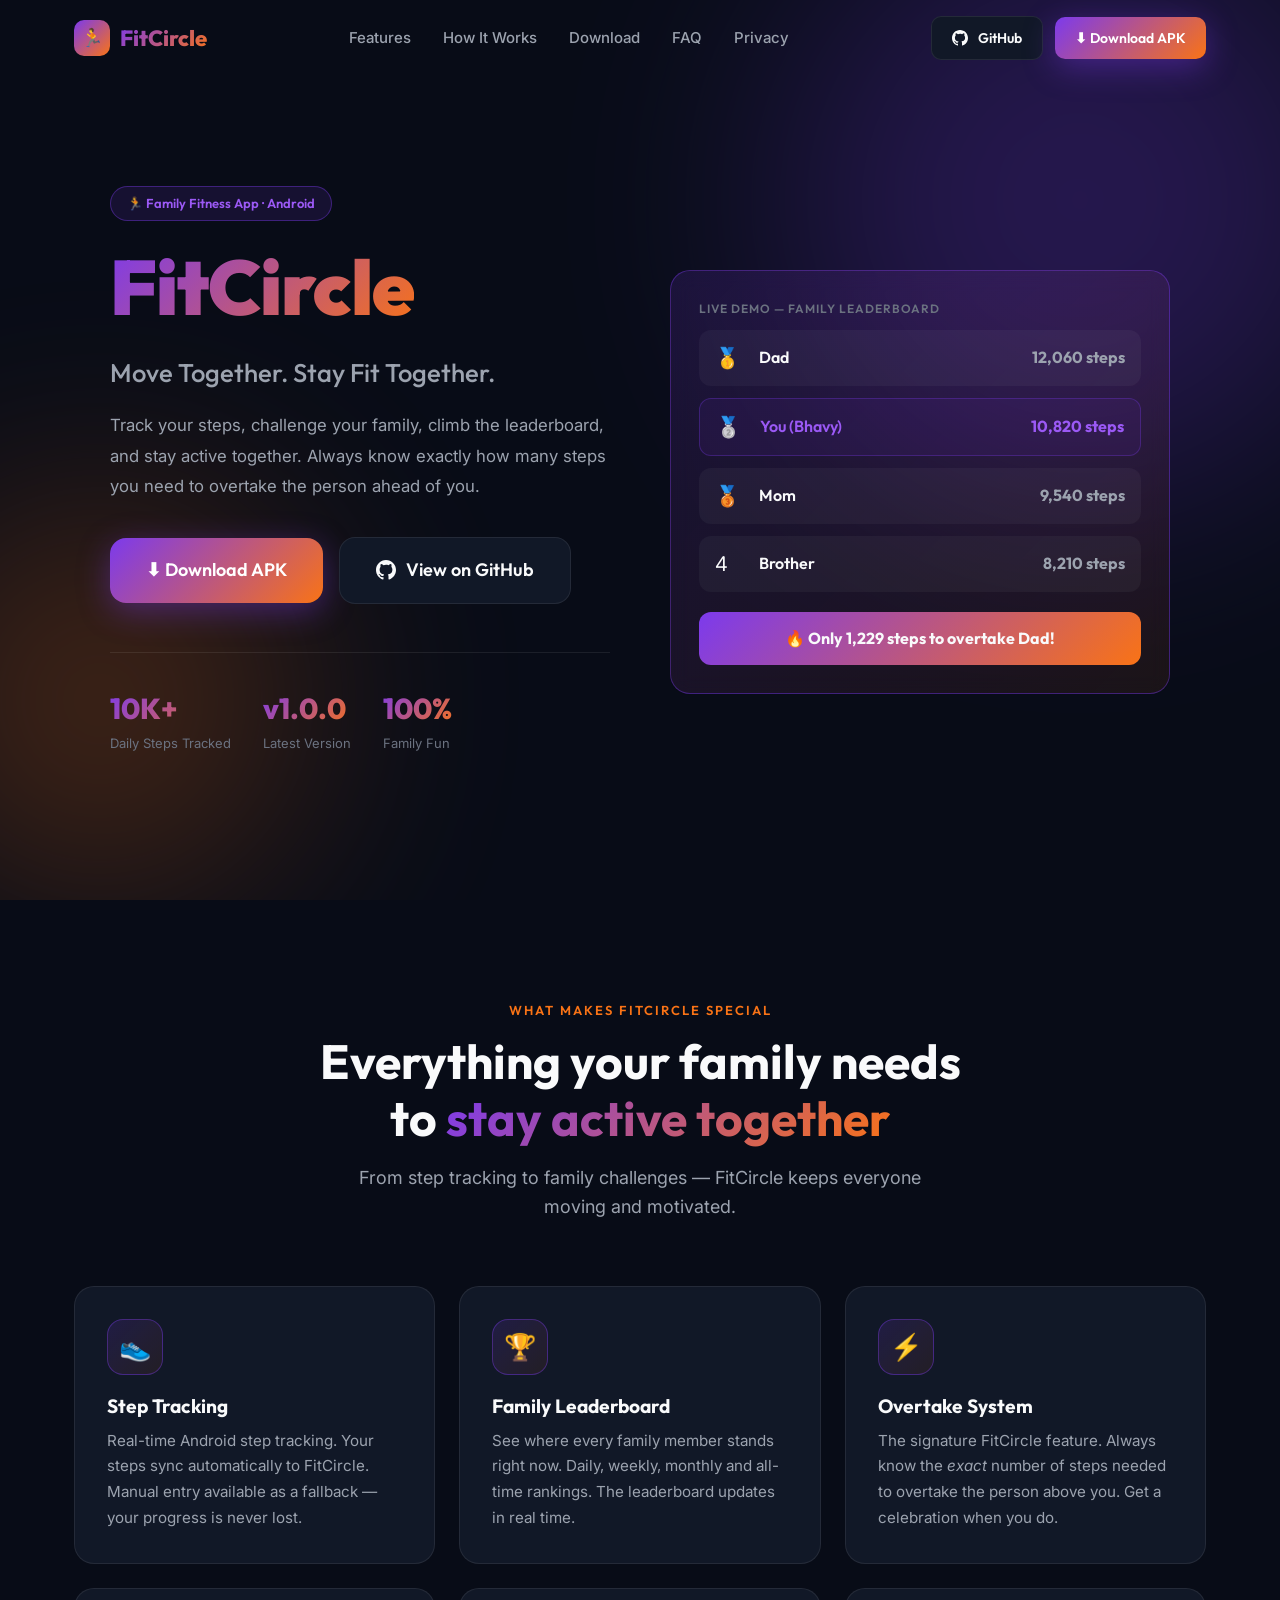
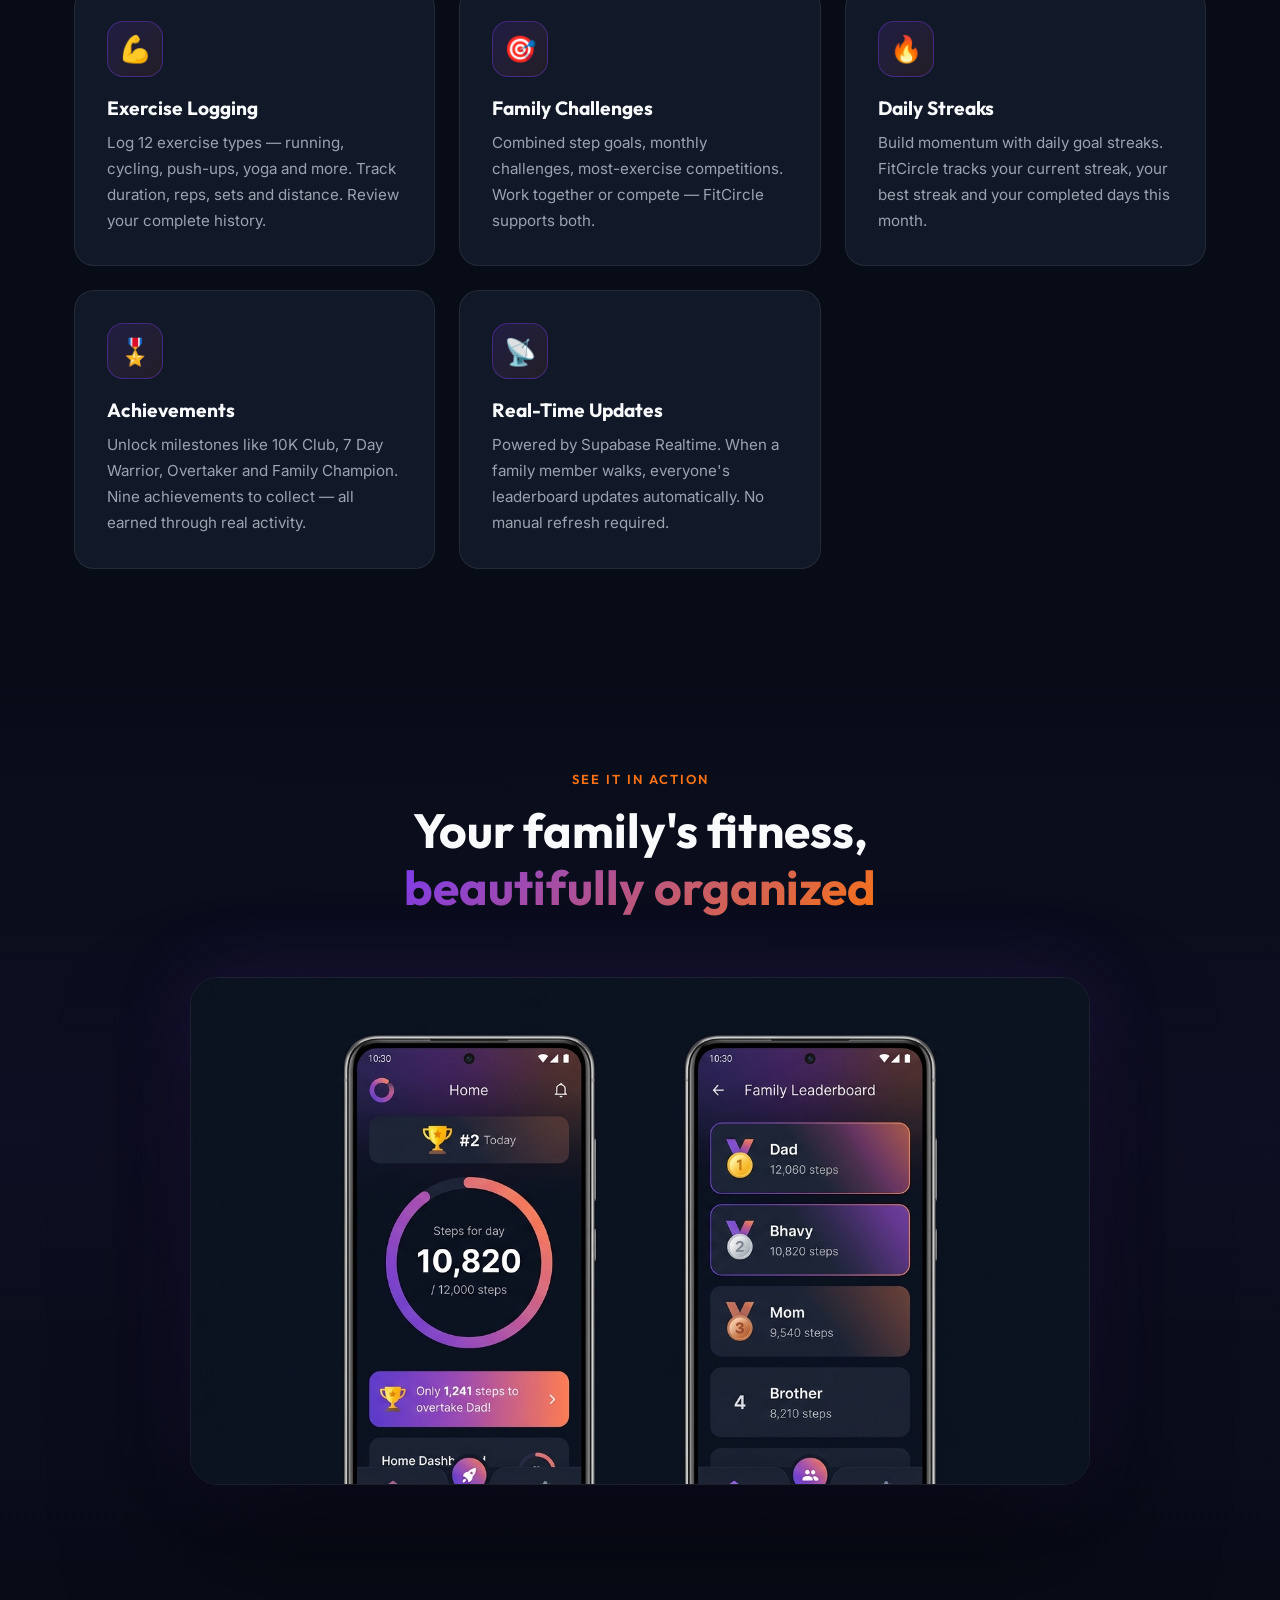
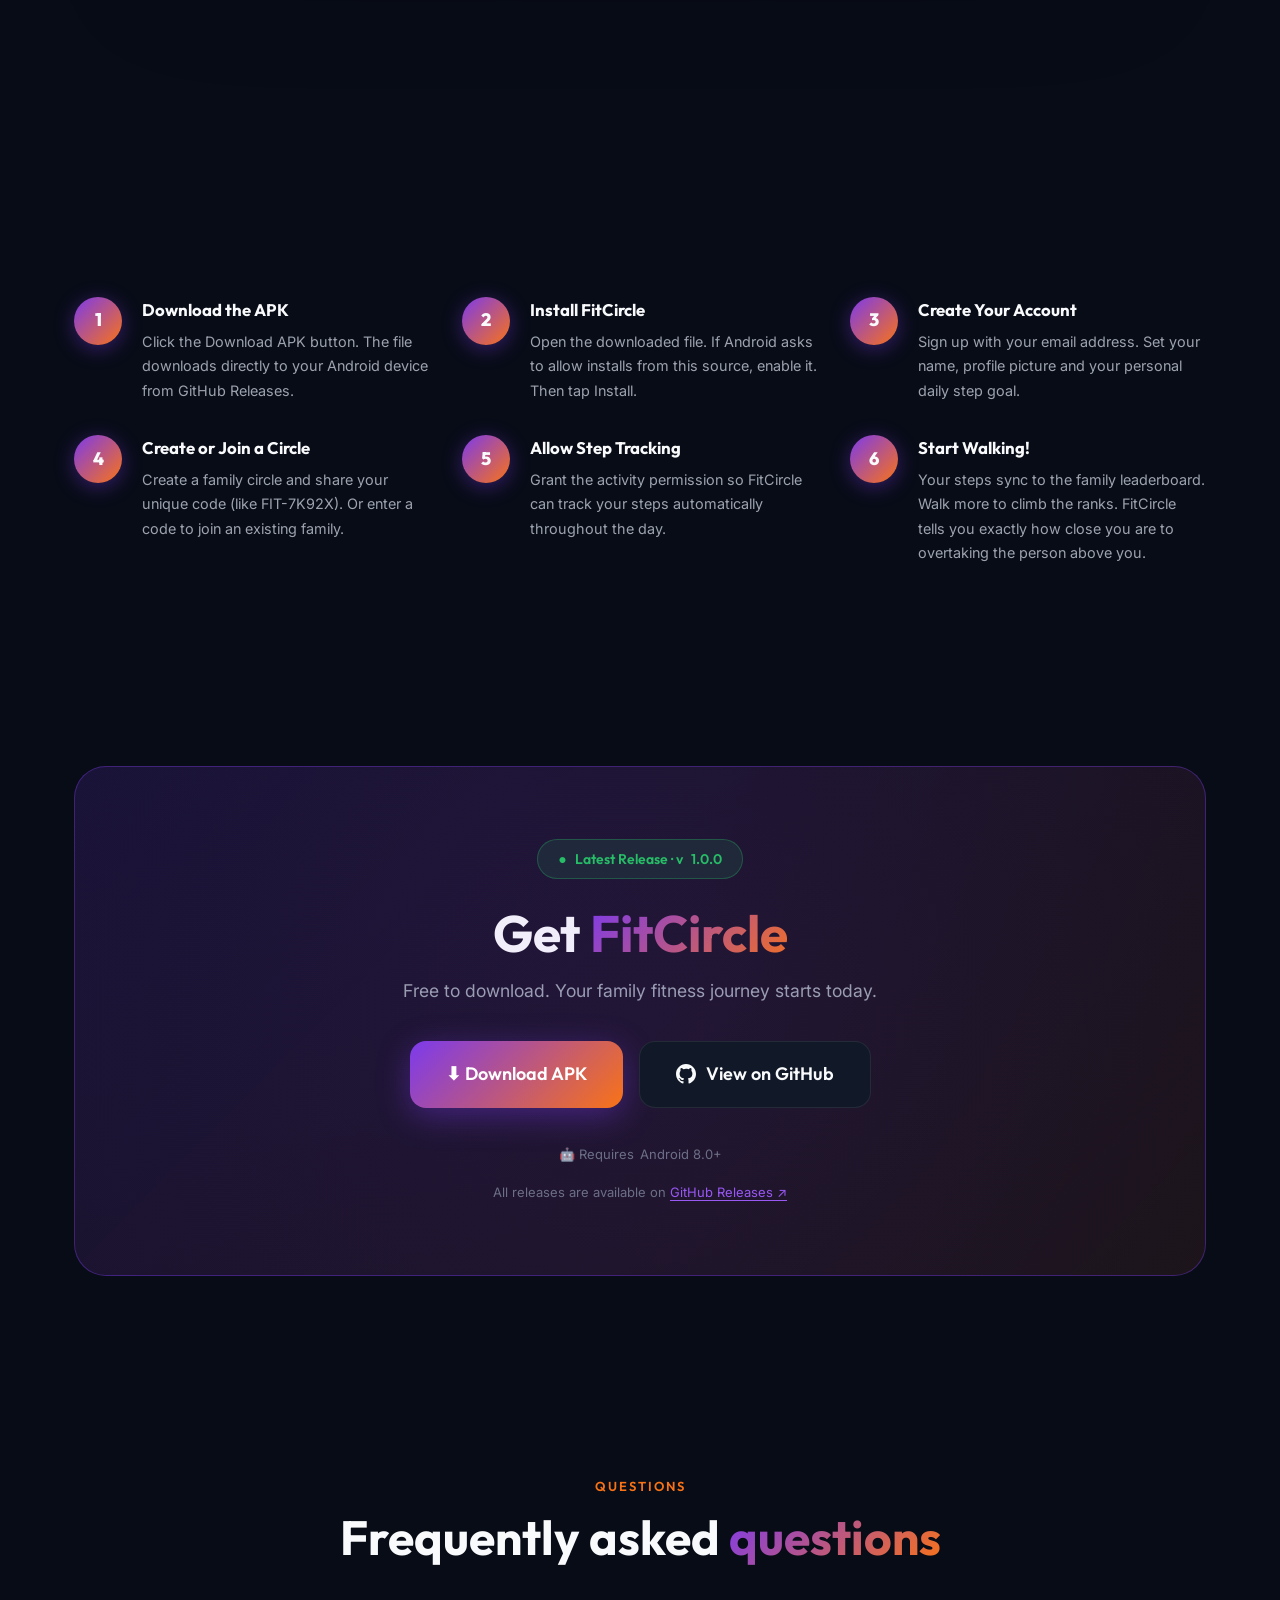
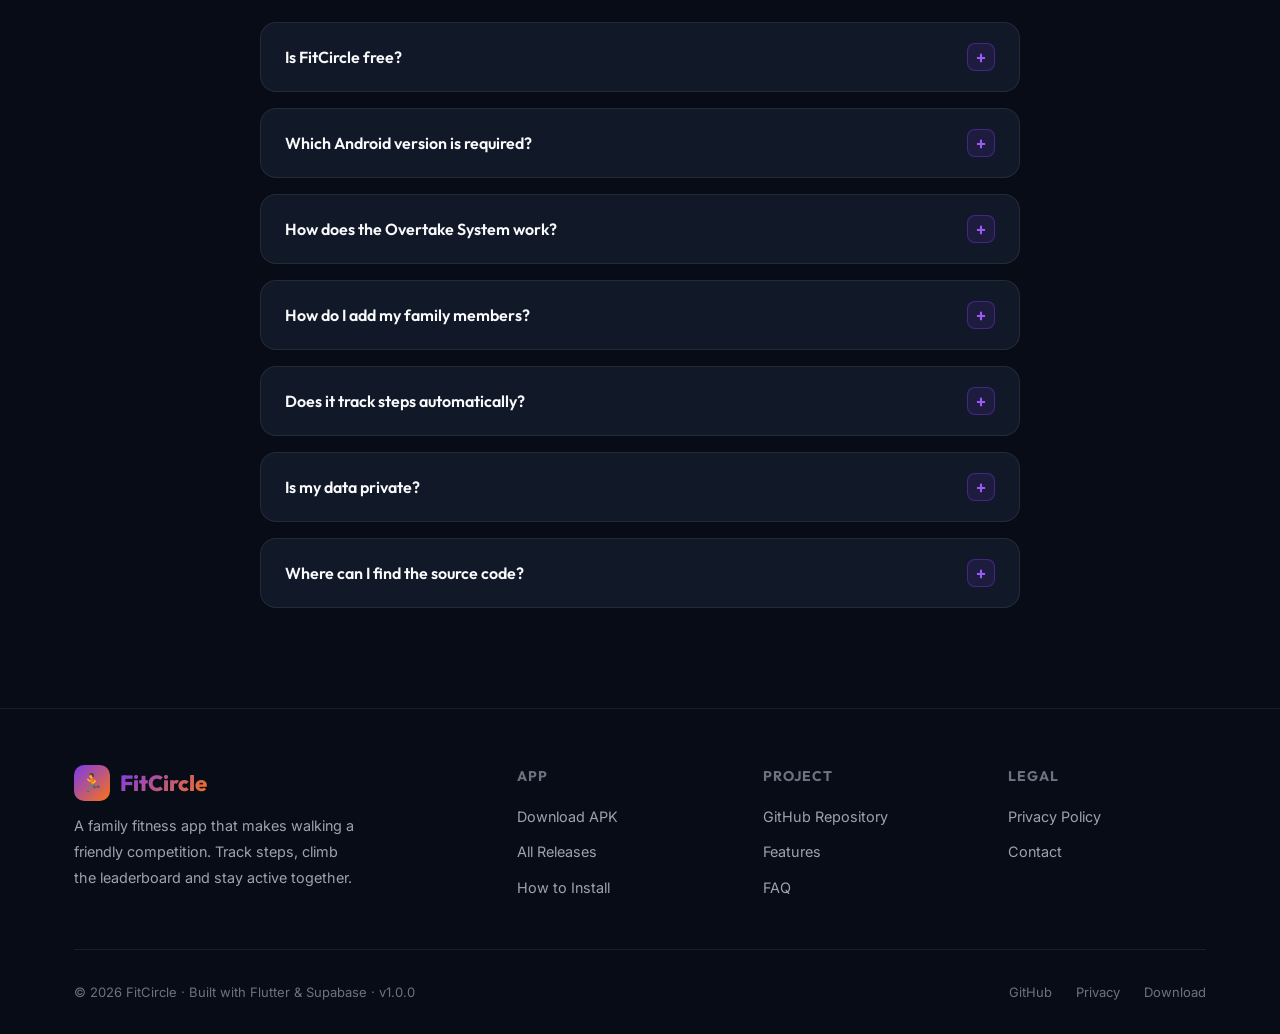
==== FitCircle/website/index.html @ f3b381f9 "Add files via upload" ====
<!DOCTYPE html>
<html lang="en">
<head>
  <meta charset="UTF-8" />
  <meta name="viewport" content="width=device-width, initial-scale=1.0" />

  <!-- SEO -->
  <title>FitCircle — Move Together. Stay Fit Together.</title>
  <meta name="description" content="FitCircle is a family fitness app where you track steps, compete on a family leaderboard, and always know exactly how many steps you need to overtake the person above you." />
  <meta name="keywords" content="FitCircle, family fitness app, step tracker, leaderboard, Android app, family challenge" />
  <meta name="author" content="FitCircle" />
  <meta property="og:title" content="FitCircle — Move Together. Stay Fit Together." />
  <meta property="og:description" content="Track your steps, challenge your family, climb the leaderboard and stay active together." />
  <meta property="og:type" content="website" />

  <!-- Favicon (emoji fallback) -->
  <link rel="icon" href="data:image/svg+xml,<svg xmlns='http://www.w3.org/2000/svg' viewBox='0 0 100 100'><text y='.9em' font-size='90'>🏃</text></svg>" />

  <!-- Stylesheet -->
  <link rel="stylesheet" href="css/styles.css" />
</head>
<body>

<!-- ============================================================
     NAVIGATION
     ============================================================ -->
<nav class="navbar" id="navbar" role="navigation" aria-label="Main navigation">
  <div class="container">
    <div class="nav-inner">

      <a href="#hero" class="nav-logo" id="nav-logo-link" aria-label="FitCircle home">
        <div class="nav-logo-icon" aria-hidden="true">🏃</div>
        <span class="gradient-text">FitCircle</span>
      </a>

      <ul class="nav-links" role="list">
        <li><a href="#features">Features</a></li>
        <li><a href="#how-it-works">How It Works</a></li>
        <li><a href="#download">Download</a></li>
        <li><a href="#faq">FAQ</a></li>
        <li><a href="privacy.html">Privacy</a></li>
      </ul>

      <div class="nav-actions">
        <a href="#" id="nav-github-btn" data-href="GITHUB_REPOSITORY_URL"
           class="btn btn-secondary btn-sm" target="_blank" rel="noopener noreferrer"
           aria-label="View on GitHub">
          <svg width="16" height="16" viewBox="0 0 24 24" fill="currentColor" aria-hidden="true">
            <path d="M12 0C5.374 0 0 5.373 0 12c0 5.302 3.438 9.8 8.207 11.387.599.111.793-.261.793-.577v-2.234c-3.338.726-4.033-1.416-4.033-1.416-.546-1.387-1.333-1.756-1.333-1.756-1.089-.745.083-.729.083-.729 1.205.084 1.839 1.237 1.839 1.237 1.07 1.834 2.807 1.304 3.492.997.107-.775.418-1.305.762-1.604-2.665-.305-5.467-1.334-5.467-5.931 0-1.311.469-2.381 1.236-3.221-.124-.303-.535-1.524.117-3.176 0 0 1.008-.322 3.301 1.23A11.509 11.509 0 0 1 12 5.803c1.02.005 2.047.138 3.006.404 2.291-1.552 3.297-1.23 3.297-1.23.653 1.653.242 2.874.118 3.176.77.84 1.235 1.911 1.235 3.221 0 4.609-2.807 5.624-5.479 5.921.43.372.823 1.102.823 2.222v3.293c0 .319.192.694.801.576C20.566 21.797 24 17.3 24 12c0-6.627-5.373-12-12-12z"/>
          </svg>
          GitHub
        </a>
        <a href="#" id="nav-download-btn" data-href="APK_DOWNLOAD_URL"
           class="btn btn-primary btn-sm"
           aria-label="Download FitCircle APK">
          ⬇ Download APK
        </a>
      </div>

      <!-- Hamburger -->
      <button class="hamburger" id="menuOpen" aria-label="Open menu" aria-expanded="false">
        <span></span><span></span><span></span>
      </button>

    </div>
  </div>
</nav>

<!-- Mobile Menu -->
<div class="mobile-menu" id="mobileMenu" role="dialog" aria-label="Mobile navigation">
  <button class="mobile-menu-close" id="menuClose" aria-label="Close menu">✕</button>
  <a href="#features">Features</a>
  <a href="#how-it-works">How It Works</a>
  <a href="#download">Download</a>
  <a href="#faq">FAQ</a>
  <a href="privacy.html">Privacy</a>
  <a href="#" data-href="GITHUB_REPOSITORY_URL" target="_blank" rel="noopener noreferrer">GitHub ↗</a>
  <a href="#" data-href="APK_DOWNLOAD_URL" class="btn btn-primary">⬇ Download APK</a>
</div>

<!-- ============================================================
     HERO
     ============================================================ -->
<section class="hero" id="hero" aria-labelledby="hero-heading">
  <div class="hero-bg" aria-hidden="true">
    <div class="hero-glow hero-glow-1"></div>
    <div class="hero-glow hero-glow-2"></div>
  </div>

  <div class="container">
    <div class="hero-grid">

      <!-- Left: Copy -->
      <div class="hero-content">
        <div class="hero-eyebrow">
          <span class="badge" role="note">🏃 Family Fitness App · Android</span>
        </div>

        <h1 class="hero-title" id="hero-heading">
          <span class="gradient-text">FitCircle</span>
        </h1>

        <p class="hero-tagline">Move Together. Stay Fit Together.</p>

        <p class="hero-description">
          Track your steps, challenge your family, climb the leaderboard,
          and stay active together. Always know exactly how many steps you
          need to overtake the person ahead of you.
        </p>

        <div class="hero-actions">
          <a href="#" id="hero-download-btn" data-href="APK_DOWNLOAD_URL"
             class="btn btn-primary btn-lg" aria-label="Download FitCircle APK">
            ⬇ Download APK
          </a>
          <a href="#" id="hero-github-btn" data-href="GITHUB_REPOSITORY_URL"
             class="btn btn-secondary btn-lg" target="_blank" rel="noopener noreferrer"
             aria-label="View FitCircle on GitHub">
            <svg width="20" height="20" viewBox="0 0 24 24" fill="currentColor" aria-hidden="true">
              <path d="M12 0C5.374 0 0 5.373 0 12c0 5.302 3.438 9.8 8.207 11.387.599.111.793-.261.793-.577v-2.234c-3.338.726-4.033-1.416-4.033-1.416-.546-1.387-1.333-1.756-1.333-1.756-1.089-.745.083-.729.083-.729 1.205.084 1.839 1.237 1.839 1.237 1.07 1.834 2.807 1.304 3.492.997.107-.775.418-1.305.762-1.604-2.665-.305-5.467-1.334-5.467-5.931 0-1.311.469-2.381 1.236-3.221-.124-.303-.535-1.524.117-3.176 0 0 1.008-.322 3.301 1.23A11.509 11.509 0 0 1 12 5.803c1.02.005 2.047.138 3.006.404 2.291-1.552 3.297-1.23 3.297-1.23.653 1.653.242 2.874.118 3.176.77.84 1.235 1.911 1.235 3.221 0 4.609-2.807 5.624-5.479 5.921.43.372.823 1.102.823 2.222v3.293c0 .319.192.694.801.576C20.566 21.797 24 17.3 24 12c0-6.627-5.373-12-12-12z"/>
            </svg>
            View on GitHub
          </a>
        </div>

        <div class="hero-stats" aria-label="App statistics">
          <div class="hero-stat">
            <div class="hero-stat-number gradient-text">10K+</div>
            <div class="hero-stat-label">Daily Steps Tracked</div>
          </div>
          <div class="hero-stat">
            <div class="hero-stat-number gradient-text">v<span data-config="APP_VERSION">1.0.0</span></div>
            <div class="hero-stat-label">Latest Version</div>
          </div>
          <div class="hero-stat">
            <div class="hero-stat-number gradient-text">100%</div>
            <div class="hero-stat-label">Family Fun</div>
          </div>
        </div>
      </div>

      <!-- Right: Live Overtake Demo -->
      <div class="hero-visual" aria-label="App preview" aria-hidden="true">
        <div class="overtake-card">
          <p style="font-size:12px; color: var(--text-muted); margin-bottom:12px; font-family:'Outfit',sans-serif; font-weight:600; letter-spacing:1px; text-transform:uppercase;">Live Demo — Family Leaderboard</p>

          <div class="leaderboard-preview">
            <div class="lb-row">
              <span class="lb-rank">🥇</span>
              <span class="lb-name">Dad</span>
              <span class="lb-steps">12,060 steps</span>
            </div>
            <div class="lb-row you">
              <span class="lb-rank">🥈</span>
              <span class="lb-name">You (Bhavy)</span>
              <span class="lb-steps">10,820 steps</span>
            </div>
            <div class="lb-row">
              <span class="lb-rank">🥉</span>
              <span class="lb-name">Mom</span>
              <span class="lb-steps">9,540 steps</span>
            </div>
            <div class="lb-row">
              <span class="lb-rank">4</span>
              <span class="lb-name">Brother</span>
              <span class="lb-steps">8,210 steps</span>
            </div>
          </div>

          <div class="overtake-message" id="overtake-message-demo">
            🔥 Only <span id="overtakeSteps">1,241</span> steps to overtake Dad!
          </div>
        </div>
      </div>

    </div>
  </div>
</section>

<!-- ============================================================
     FEATURES
     ============================================================ -->
<section class="features" id="features" aria-labelledby="features-heading">
  <div class="container">
    <div class="features-header reveal">
      <span class="section-label">What Makes FitCircle Special</span>
      <h2 class="section-title" id="features-heading">Everything your family needs<br>to <span class="gradient-text">stay active together</span></h2>
      <p class="section-subtitle">From step tracking to family challenges — FitCircle keeps everyone moving and motivated.</p>
    </div>

    <div class="features-grid">

      <article class="feature-card reveal" aria-labelledby="feature-steps">
        <div class="feature-icon" aria-hidden="true">👟</div>
        <h3 class="feature-title" id="feature-steps">Step Tracking</h3>
        <p class="feature-desc">Real-time Android step tracking. Your steps sync automatically to FitCircle. Manual entry available as a fallback — your progress is never lost.</p>
      </article>

      <article class="feature-card reveal" aria-labelledby="feature-leaderboard">
        <div class="feature-icon" aria-hidden="true">🏆</div>
        <h3 class="feature-title" id="feature-leaderboard">Family Leaderboard</h3>
        <p class="feature-desc">See where every family member stands right now. Daily, weekly, monthly and all-time rankings. The leaderboard updates in real time.</p>
      </article>

      <article class="feature-card reveal" aria-labelledby="feature-overtake">
        <div class="feature-icon" aria-hidden="true">⚡</div>
        <h3 class="feature-title" id="feature-overtake">Overtake System</h3>
        <p class="feature-desc">The signature FitCircle feature. Always know the <em>exact</em> number of steps needed to overtake the person above you. Get a celebration when you do.</p>
      </article>

      <article class="feature-card reveal" aria-labelledby="feature-exercise">
        <div class="feature-icon" aria-hidden="true">💪</div>
        <h3 class="feature-title" id="feature-exercise">Exercise Logging</h3>
        <p class="feature-desc">Log 12 exercise types — running, cycling, push-ups, yoga and more. Track duration, reps, sets and distance. Review your complete history.</p>
      </article>

      <article class="feature-card reveal" aria-labelledby="feature-challenges">
        <div class="feature-icon" aria-hidden="true">🎯</div>
        <h3 class="feature-title" id="feature-challenges">Family Challenges</h3>
        <p class="feature-desc">Combined step goals, monthly challenges, most-exercise competitions. Work together or compete — FitCircle supports both.</p>
      </article>

      <article class="feature-card reveal" aria-labelledby="feature-streaks">
        <div class="feature-icon" aria-hidden="true">🔥</div>
        <h3 class="feature-title" id="feature-streaks">Daily Streaks</h3>
        <p class="feature-desc">Build momentum with daily goal streaks. FitCircle tracks your current streak, your best streak and your completed days this month.</p>
      </article>

      <article class="feature-card reveal" aria-labelledby="feature-achievements">
        <div class="feature-icon" aria-hidden="true">🎖️</div>
        <h3 class="feature-title" id="feature-achievements">Achievements</h3>
        <p class="feature-desc">Unlock milestones like 10K Club, 7 Day Warrior, Overtaker and Family Champion. Nine achievements to collect — all earned through real activity.</p>
      </article>

      <article class="feature-card reveal" aria-labelledby="feature-realtime">
        <div class="feature-icon" aria-hidden="true">📡</div>
        <h3 class="feature-title" id="feature-realtime">Real-Time Updates</h3>
        <p class="feature-desc">Powered by Supabase Realtime. When a family member walks, everyone's leaderboard updates automatically. No manual refresh required.</p>
      </article>

    </div>
  </div>
</section>

<!-- ============================================================
     APP PREVIEW
     ============================================================ -->
<section class="preview" id="preview" aria-labelledby="preview-heading">
  <div class="container">
    <div class="preview-header reveal">
      <span class="section-label">See It In Action</span>
      <h2 class="section-title" id="preview-heading">Your family's fitness,<br><span class="gradient-text">beautifully organized</span></h2>
    </div>
    <div class="preview-image-wrap reveal">
      <img src="assets/images/app-mockup.jpg"
           alt="FitCircle app showing the home dashboard with step progress ring and family leaderboard"
           loading="lazy"
           width="900" height="506" />
    </div>
  </div>
</section>

<!-- ============================================================
     HOW IT WORKS
     ============================================================ -->
<section class="how-it-works" id="how-it-works" aria-labelledby="how-heading">
  <div class="container">
    <div class="how-header reveal">
      <span class="section-label">Getting Started</span>
      <h2 class="section-title" id="how-heading">From download to <span class="gradient-text">family leaderboard</span><br>in minutes</h2>
    </div>

    <div class="steps-grid">

      <div class="step-card reveal">
        <div class="step-number" aria-label="Step 1">1</div>
        <div>
          <p class="step-title">Download the APK</p>
          <p class="step-desc">Click the Download APK button. The file downloads directly to your Android device from GitHub Releases.</p>
        </div>
      </div>

      <div class="step-card reveal">
        <div class="step-number" aria-label="Step 2">2</div>
        <div>
          <p class="step-title">Install FitCircle</p>
          <p class="step-desc">Open the downloaded file. If Android asks to allow installs from this source, enable it. Then tap Install.</p>
        </div>
      </div>

      <div class="step-card reveal">
        <div class="step-number" aria-label="Step 3">3</div>
        <div>
          <p class="step-title">Create Your Account</p>
          <p class="step-desc">Sign up with your email address. Set your name, profile picture and your personal daily step goal.</p>
        </div>
      </div>

      <div class="step-card reveal">
        <div class="step-number" aria-label="Step 4">4</div>
        <div>
          <p class="step-title">Create or Join a Circle</p>
          <p class="step-desc">Create a family circle and share your unique code (like FIT-7K92X). Or enter a code to join an existing family.</p>
        </div>
      </div>

      <div class="step-card reveal">
        <div class="step-number" aria-label="Step 5">5</div>
        <div>
          <p class="step-title">Allow Step Tracking</p>
          <p class="step-desc">Grant the activity permission so FitCircle can track your steps automatically throughout the day.</p>
        </div>
      </div>

      <div class="step-card reveal">
        <div class="step-number" aria-label="Step 6">6</div>
        <div>
          <p class="step-title">Start Walking!</p>
          <p class="step-desc">Your steps sync to the family leaderboard. Walk more to climb the ranks. FitCircle tells you exactly how close you are to overtaking the person above you.</p>
        </div>
      </div>

    </div>
  </div>
</section>

<!-- ============================================================
     DOWNLOAD
     ============================================================ -->
<section class="download" id="download" aria-labelledby="download-heading">
  <div class="container">
    <div class="download-inner reveal">

      <div class="download-version-badge" role="status" aria-live="polite">
        <span>●</span>
        Latest Release · v<span data-config="APP_VERSION">1.0.0</span>
      </div>

      <h2 class="download-title" id="download-heading">
        Get <span class="gradient-text">FitCircle</span>
      </h2>

      <p class="download-subtitle">
        Free to download. Your family fitness journey starts today.
      </p>

      <div class="download-actions">
        <a href="#" id="main-download-btn" data-href="APK_DOWNLOAD_URL"
           class="btn btn-primary btn-lg"
           aria-label="Download FitCircle APK version 1.0.0 for Android">
          ⬇ Download APK
        </a>
        <a href="#" id="main-github-btn" data-href="GITHUB_REPOSITORY_URL"
           class="btn btn-secondary btn-lg"
           target="_blank" rel="noopener noreferrer"
           aria-label="View FitCircle source code on GitHub">
          <svg width="20" height="20" viewBox="0 0 24 24" fill="currentColor" aria-hidden="true">
            <path d="M12 0C5.374 0 0 5.373 0 12c0 5.302 3.438 9.8 8.207 11.387.599.111.793-.261.793-.577v-2.234c-3.338.726-4.033-1.416-4.033-1.416-.546-1.387-1.333-1.756-1.333-1.756-1.089-.745.083-.729.083-.729 1.205.084 1.839 1.237 1.839 1.237 1.07 1.834 2.807 1.304 3.492.997.107-.775.418-1.305.762-1.604-2.665-.305-5.467-1.334-5.467-5.931 0-1.311.469-2.381 1.236-3.221-.124-.303-.535-1.524.117-3.176 0 0 1.008-.322 3.301 1.23A11.509 11.509 0 0 1 12 5.803c1.02.005 2.047.138 3.006.404 2.291-1.552 3.297-1.23 3.297-1.23.653 1.653.242 2.874.118 3.176.77.84 1.235 1.911 1.235 3.221 0 4.609-2.807 5.624-5.479 5.921.43.372.823 1.102.823 2.222v3.293c0 .319.192.694.801.576C20.566 21.797 24 17.3 24 12c0-6.627-5.373-12-12-12z"/>
          </svg>
          View on GitHub
        </a>
      </div>

      <div class="android-badge">
        🤖 Requires <span data-config="MIN_ANDROID_VERSION">Android 8.0+</span>
      </div>

      <p class="download-note" style="margin-top:16px;">
        All releases are available on
        <a href="#" id="releases-link" data-href="GITHUB_RELEASES_URL" target="_blank" rel="noopener noreferrer">GitHub Releases ↗</a>
      </p>
    </div>
  </div>
</section>

<!-- ============================================================
     FAQ
     ============================================================ -->
<section class="faq" id="faq" aria-labelledby="faq-heading">
  <div class="container">
    <div class="faq-header reveal">
      <span class="section-label">Questions</span>
      <h2 class="section-title" id="faq-heading">Frequently asked <span class="gradient-text">questions</span></h2>
    </div>

    <div class="faq-list" role="list">

      <div class="faq-item reveal" role="listitem">
        <button class="faq-question" aria-expanded="false" id="faq-q1" aria-controls="faq-a1">
          Is FitCircle free?
          <span class="faq-icon" aria-hidden="true">+</span>
        </button>
        <div class="faq-answer" id="faq-a1" role="region" aria-labelledby="faq-q1">
          <p class="faq-answer-inner">Yes — FitCircle is completely free to download and use. There are no subscriptions, no hidden fees, and no premium tiers in V1.</p>
        </div>
      </div>

      <div class="faq-item reveal" role="listitem">
        <button class="faq-question" aria-expanded="false" id="faq-q2" aria-controls="faq-a2">
          Which Android version is required?
          <span class="faq-icon" aria-hidden="true">+</span>
        </button>
        <div class="faq-answer" id="faq-a2" role="region" aria-labelledby="faq-q2">
          <p class="faq-answer-inner">FitCircle requires Android 8.0 (Oreo) or later. This covers the vast majority of modern Android devices. iOS support is planned for a future release.</p>
        </div>
      </div>

      <div class="faq-item reveal" role="listitem">
        <button class="faq-question" aria-expanded="false" id="faq-q3" aria-controls="faq-a3">
          How does the Overtake System work?
          <span class="faq-icon" aria-hidden="true">+</span>
        </button>
        <div class="faq-answer" id="faq-a3" role="region" aria-labelledby="faq-q3">
          <p class="faq-answer-inner">FitCircle looks at your position on the family leaderboard and finds the person directly above you. It then calculates the exact number of extra steps you need to walk to overtake them — down to the single step. This number updates in real time as both you and your family member walk.</p>
        </div>
      </div>

      <div class="faq-item reveal" role="listitem">
        <button class="faq-question" aria-expanded="false" id="faq-q4" aria-controls="faq-a4">
          How do I add my family members?
          <span class="faq-icon" aria-hidden="true">+</span>
        </button>
        <div class="faq-answer" id="faq-a4" role="region" aria-labelledby="faq-q4">
          <p class="faq-answer-inner">When you create a family circle, FitCircle generates a unique family code like FIT-7K92X. Share this code with your family members. They enter the code in the app and instantly join your circle. You can see everyone's steps and ranking on the shared leaderboard.</p>
        </div>
      </div>

      <div class="faq-item reveal" role="listitem">
        <button class="faq-question" aria-expanded="false" id="faq-q5" aria-controls="faq-a5">
          Does it track steps automatically?
          <span class="faq-icon" aria-hidden="true">+</span>
        </button>
        <div class="faq-answer" id="faq-a5" role="region" aria-labelledby="faq-q5">
          <p class="faq-answer-inner">Yes. FitCircle uses the Android step counter sensor to track your steps automatically in the background. If your device doesn't support automatic tracking or you deny the permission, you can manually add steps any time.</p>
        </div>
      </div>

      <div class="faq-item reveal" role="listitem">
        <button class="faq-question" aria-expanded="false" id="faq-q6" aria-controls="faq-a6">
          Is my data private?
          <span class="faq-icon" aria-hidden="true">+</span>
        </button>
        <div class="faq-answer" id="faq-a6" role="region" aria-labelledby="faq-q6">
          <p class="faq-answer-inner">Your fitness data is only visible to members of your family circle. FitCircle uses Supabase Row Level Security to enforce this at the database level — it is not just frontend filtering. Workout notes are always private. No data is shared publicly. See our <a href="privacy.html" style="color:var(--purple-light)">Privacy Policy</a> for full details.</p>
        </div>
      </div>

      <div class="faq-item reveal" role="listitem">
        <button class="faq-question" aria-expanded="false" id="faq-q7" aria-controls="faq-a7">
          Where can I find the source code?
          <span class="faq-icon" aria-hidden="true">+</span>
        </button>
        <div class="faq-answer" id="faq-a7" role="region" aria-labelledby="faq-q7">
          <p class="faq-answer-inner">FitCircle is open source. The complete source code — Flutter app, website, Supabase SQL and all documentation — is available on <a href="#" data-href="GITHUB_REPOSITORY_URL" target="_blank" rel="noopener noreferrer" style="color:var(--purple-light)">GitHub ↗</a>.</p>
        </div>
      </div>

    </div>
  </div>
</section>

<!-- ============================================================
     FOOTER
     ============================================================ -->
<footer class="footer" role="contentinfo">
  <div class="container">
    <div class="footer-grid">

      <div class="footer-brand">
        <a href="#hero" class="nav-logo" aria-label="FitCircle home">
          <div class="nav-logo-icon" aria-hidden="true">🏃</div>
          <span class="gradient-text">FitCircle</span>
        </a>
        <p>A family fitness app that makes walking a friendly competition. Track steps, climb the leaderboard and stay active together.</p>
      </div>

      <nav class="footer-col" aria-label="App links">
        <p class="footer-col-title">App</p>
        <ul>
          <li><a href="#download">Download APK</a></li>
          <li><a href="#" data-href="GITHUB_RELEASES_URL" target="_blank" rel="noopener noreferrer">All Releases</a></li>
          <li><a href="#how-it-works">How to Install</a></li>
        </ul>
      </nav>

      <nav class="footer-col" aria-label="Project links">
        <p class="footer-col-title">Project</p>
        <ul>
          <li><a href="#" data-href="GITHUB_REPOSITORY_URL" target="_blank" rel="noopener noreferrer">GitHub Repository</a></li>
          <li><a href="#features">Features</a></li>
          <li><a href="#faq">FAQ</a></li>
        </ul>
      </nav>

      <nav class="footer-col" aria-label="Legal links">
        <p class="footer-col-title">Legal</p>
        <ul>
          <li><a href="privacy.html">Privacy Policy</a></li>
          <li><a href="#faq">Contact</a></li>
        </ul>
      </nav>

    </div>

    <div class="footer-bottom">
      <p>© 2026 FitCircle · Built with Flutter &amp; Supabase · v<span data-config="APP_VERSION">1.0.0</span></p>
      <div class="footer-bottom-links">
        <a href="#" data-href="GITHUB_REPOSITORY_URL" target="_blank" rel="noopener noreferrer">GitHub</a>
        <a href="privacy.html">Privacy</a>
        <a href="#download">Download</a>
      </div>
    </div>
  </div>
</footer>

<!-- Scripts — config MUST load before main -->
<script src="js/config.js"></script>
<script src="js/main.js"></script>
</body>
</html>
---- FitCircle/website/css/styles.css ----
/* =========================================================
   FitCircle Website — Master Stylesheet
   Design System: Dark Navy + Purple/Orange Gradient
   Font: Outfit (headings) + Inter (body)
   ========================================================= */

@import url('https://fonts.googleapis.com/css2?family=Outfit:wght@300;400;500;600;700;800;900&family=Inter:wght@300;400;500;600&display=swap');

/* ── CSS Custom Properties ─────────────────────────────── */
:root {
  /* Colors */
  --bg-primary:    #080C17;
  --bg-secondary:  #0D1224;
  --bg-card:       #111827;
  --bg-card-hover: #161E30;

  --purple:        #7C3AED;
  --purple-light:  #9B59F5;
  --orange:        #F97316;
  --orange-light:  #FB923C;
  --green:         #22C55E;
  --gold:          #F59E0B;

  --gradient-main: linear-gradient(135deg, #7C3AED 0%, #F97316 100%);
  --gradient-card: linear-gradient(135deg, rgba(124,58,237,0.15) 0%, rgba(249,115,22,0.08) 100%);
  --gradient-glow: linear-gradient(135deg, rgba(124,58,237,0.3) 0%, rgba(249,115,22,0.2) 100%);

  --text-primary:   #F9FAFB;
  --text-secondary: #9CA3AF;
  --text-muted:     #6B7280;

  --border:         rgba(255,255,255,0.08);
  --border-accent:  rgba(124,58,237,0.4);

  /* Spacing */
  --section-pad: 100px 0;
  --card-radius: 20px;

  /* Transitions */
  --trans-fast: 0.2s ease;
  --trans-med:  0.35s ease;
  --trans-slow: 0.6s ease;
}

/* ── Reset & Base ───────────────────────────────────────── */
*, *::before, *::after { box-sizing: border-box; margin: 0; padding: 0; }

html { scroll-behavior: smooth; }

body {
  font-family: 'Inter', sans-serif;
  background-color: var(--bg-primary);
  color: var(--text-primary);
  line-height: 1.6;
  overflow-x: hidden;
}

h1, h2, h3, h4, h5 {
  font-family: 'Outfit', sans-serif;
  font-weight: 700;
  line-height: 1.2;
}

a { text-decoration: none; color: inherit; }
img { max-width: 100%; display: block; }
ul { list-style: none; }

/* ── Utility Classes ───────────────────────────────────── */
.container {
  max-width: 1180px;
  margin: 0 auto;
  padding: 0 24px;
}

.gradient-text {
  background: var(--gradient-main);
  -webkit-background-clip: text;
  -webkit-text-fill-color: transparent;
  background-clip: text;
}

.badge {
  display: inline-flex;
  align-items: center;
  gap: 6px;
  padding: 6px 16px;
  border-radius: 100px;
  font-size: 13px;
  font-weight: 600;
  font-family: 'Outfit', sans-serif;
  border: 1px solid var(--border-accent);
  background: rgba(124,58,237,0.12);
  color: var(--purple-light);
}

.section-label {
  display: block;
  font-size: 13px;
  font-weight: 600;
  letter-spacing: 2px;
  text-transform: uppercase;
  color: var(--orange);
  margin-bottom: 12px;
  font-family: 'Outfit', sans-serif;
}

.section-title {
  font-size: clamp(2rem, 4vw, 3rem);
  margin-bottom: 16px;
}

.section-subtitle {
  font-size: 1.125rem;
  color: var(--text-secondary);
  max-width: 580px;
  margin: 0 auto;
}

/* ── Buttons ──────────────────────────────────────────── */
.btn {
  display: inline-flex;
  align-items: center;
  gap: 10px;
  padding: 14px 28px;
  border-radius: 14px;
  font-family: 'Outfit', sans-serif;
  font-size: 16px;
  font-weight: 600;
  cursor: pointer;
  border: none;
  transition: all var(--trans-med);
  position: relative;
  overflow: hidden;
}

.btn::before {
  content: '';
  position: absolute;
  inset: 0;
  background: rgba(255,255,255,0.1);
  opacity: 0;
  transition: opacity var(--trans-fast);
}
.btn:hover::before { opacity: 1; }

.btn-primary {
  background: var(--gradient-main);
  color: #fff;
  box-shadow: 0 8px 32px rgba(124,58,237,0.4);
}
.btn-primary:hover {
  transform: translateY(-2px);
  box-shadow: 0 12px 40px rgba(124,58,237,0.55);
}

.btn-secondary {
  background: var(--bg-card);
  color: var(--text-primary);
  border: 1px solid var(--border);
}
.btn-secondary:hover {
  transform: translateY(-2px);
  border-color: var(--border-accent);
  background: var(--bg-card-hover);
}

.btn-outline {
  background: transparent;
  color: var(--purple-light);
  border: 2px solid var(--border-accent);
}
.btn-outline:hover {
  background: rgba(124,58,237,0.12);
  transform: translateY(-2px);
}

.btn-lg {
  padding: 18px 36px;
  font-size: 18px;
  border-radius: 16px;
}

.btn-sm {
  padding: 10px 20px;
  font-size: 14px;
  border-radius: 10px;
}

/* ── Navigation ──────────────────────────────────────── */
.navbar {
  position: fixed;
  top: 0;
  left: 0;
  right: 0;
  z-index: 1000;
  padding: 16px 0;
  transition: all var(--trans-med);
}

.navbar.scrolled {
  background: rgba(8,12,23,0.92);
  backdrop-filter: blur(20px);
  -webkit-backdrop-filter: blur(20px);
  border-bottom: 1px solid var(--border);
  padding: 12px 0;
}

.nav-inner {
  display: flex;
  align-items: center;
  justify-content: space-between;
}

.nav-logo {
  display: flex;
  align-items: center;
  gap: 10px;
  font-family: 'Outfit', sans-serif;
  font-size: 22px;
  font-weight: 800;
}

.nav-logo-icon {
  width: 36px;
  height: 36px;
  background: var(--gradient-main);
  border-radius: 10px;
  display: flex;
  align-items: center;
  justify-content: center;
  font-size: 18px;
}

.nav-links {
  display: flex;
  align-items: center;
  gap: 32px;
}

.nav-links a {
  font-size: 15px;
  font-weight: 500;
  color: var(--text-secondary);
  transition: color var(--trans-fast);
}
.nav-links a:hover { color: var(--text-primary); }

.nav-actions {
  display: flex;
  align-items: center;
  gap: 12px;
}

.hamburger {
  display: none;
  flex-direction: column;
  gap: 5px;
  cursor: pointer;
  padding: 4px;
}
.hamburger span {
  display: block;
  width: 24px;
  height: 2px;
  background: var(--text-primary);
  border-radius: 2px;
  transition: all var(--trans-med);
}

/* ── Hero Section ────────────────────────────────────── */
.hero {
  min-height: 100vh;
  display: flex;
  align-items: center;
  position: relative;
  padding: 120px 0 80px;
  overflow: hidden;
}

.hero-bg {
  position: absolute;
  inset: 0;
  pointer-events: none;
}

.hero-glow {
  position: absolute;
  border-radius: 50%;
  filter: blur(120px);
  opacity: 0.25;
}

.hero-glow-1 {
  width: 600px;
  height: 600px;
  background: var(--purple);
  top: -100px;
  right: -100px;
}

.hero-glow-2 {
  width: 400px;
  height: 400px;
  background: var(--orange);
  bottom: 0;
  left: -100px;
}

.hero-grid {
  display: grid;
  grid-template-columns: 1fr 1fr;
  gap: 60px;
  align-items: center;
  position: relative;
  z-index: 1;
}

.hero-eyebrow {
  margin-bottom: 20px;
}

.hero-title {
  font-size: clamp(3rem, 6vw, 5rem);
  font-weight: 900;
  margin-bottom: 20px;
  letter-spacing: -1px;
}

.hero-tagline {
  font-size: clamp(1.2rem, 2.5vw, 1.6rem);
  color: var(--text-secondary);
  font-weight: 500;
  margin-bottom: 16px;
  font-family: 'Outfit', sans-serif;
}

.hero-description {
  font-size: 1.05rem;
  color: var(--text-secondary);
  margin-bottom: 36px;
  max-width: 500px;
  line-height: 1.8;
}

.hero-actions {
  display: flex;
  align-items: center;
  gap: 16px;
  flex-wrap: wrap;
}

.hero-stats {
  display: flex;
  gap: 32px;
  margin-top: 48px;
  padding-top: 32px;
  border-top: 1px solid var(--border);
}

.hero-stat-number {
  font-family: 'Outfit', sans-serif;
  font-size: 1.8rem;
  font-weight: 800;
}

.hero-stat-label {
  font-size: 13px;
  color: var(--text-muted);
  margin-top: 2px;
}

.hero-visual {
  position: relative;
}

.hero-mockup {
  border-radius: 24px;
  overflow: hidden;
  box-shadow: 0 40px 100px rgba(0,0,0,0.6), 0 0 80px rgba(124,58,237,0.2);
  border: 1px solid var(--border);
  animation: float 6s ease-in-out infinite;
}

@keyframes float {
  0%, 100% { transform: translateY(0px); }
  50%       { transform: translateY(-12px); }
}

/* ── Overtake Showcase ─────────────────────────────── */
.overtake-card {
  background: var(--gradient-card);
  border: 1px solid var(--border-accent);
  border-radius: var(--card-radius);
  padding: 28px;
  margin-top: 24px;
  backdrop-filter: blur(10px);
  animation: float 6s ease-in-out infinite;
  animation-delay: 1s;
}

.leaderboard-preview {
  display: flex;
  flex-direction: column;
  gap: 12px;
  margin-bottom: 20px;
}

.lb-row {
  display: flex;
  align-items: center;
  gap: 12px;
  padding: 12px 16px;
  border-radius: 12px;
  background: rgba(255,255,255,0.04);
  transition: all var(--trans-fast);
}
.lb-row:hover { background: rgba(255,255,255,0.07); }

.lb-rank { font-size: 20px; min-width: 32px; }
.lb-name { flex: 1; font-weight: 600; font-family: 'Outfit', sans-serif; }
.lb-steps { font-weight: 700; font-family: 'Outfit', sans-serif; color: var(--text-secondary); }
.lb-row.you .lb-name { color: var(--purple-light); }
.lb-row.you .lb-steps { color: var(--purple-light); }
.lb-row.you { border: 1px solid rgba(124,58,237,0.3); background: rgba(124,58,237,0.08); }

.overtake-message {
  background: var(--gradient-main);
  border-radius: 12px;
  padding: 14px 18px;
  font-family: 'Outfit', sans-serif;
  font-weight: 700;
  font-size: 1rem;
  text-align: center;
  animation: pulse-glow 2s ease-in-out infinite;
}

@keyframes pulse-glow {
  0%, 100% { box-shadow: 0 0 20px rgba(124,58,237,0.4); }
  50%       { box-shadow: 0 0 40px rgba(249,115,22,0.5); }
}

/* ── Features Section ────────────────────────────────── */
.features {
  padding: var(--section-pad);
}

.features-header {
  text-align: center;
  margin-bottom: 64px;
}

.features-grid {
  display: grid;
  grid-template-columns: repeat(auto-fit, minmax(280px, 1fr));
  gap: 24px;
}

.feature-card {
  background: var(--bg-card);
  border: 1px solid var(--border);
  border-radius: var(--card-radius);
  padding: 32px;
  transition: all var(--trans-med);
  position: relative;
  overflow: hidden;
}

.feature-card::before {
  content: '';
  position: absolute;
  top: 0;
  left: 0;
  right: 0;
  height: 2px;
  background: var(--gradient-main);
  opacity: 0;
  transition: opacity var(--trans-med);
}

.feature-card:hover {
  transform: translateY(-6px);
  border-color: var(--border-accent);
  background: var(--bg-card-hover);
}

.feature-card:hover::before { opacity: 1; }

.feature-icon {
  width: 56px;
  height: 56px;
  border-radius: 16px;
  background: var(--gradient-card);
  border: 1px solid var(--border-accent);
  display: flex;
  align-items: center;
  justify-content: center;
  font-size: 26px;
  margin-bottom: 20px;
}

.feature-title {
  font-size: 1.2rem;
  font-family: 'Outfit', sans-serif;
  font-weight: 700;
  margin-bottom: 10px;
}

.feature-desc {
  color: var(--text-secondary);
  font-size: 0.95rem;
  line-height: 1.7;
}

/* ── App Preview Section ─────────────────────────────── */
.preview {
  padding: var(--section-pad);
  background: linear-gradient(180deg, transparent 0%, rgba(124,58,237,0.05) 50%, transparent 100%);
}

.preview-header {
  text-align: center;
  margin-bottom: 60px;
}

.preview-image-wrap {
  border-radius: 28px;
  overflow: hidden;
  box-shadow: 0 60px 120px rgba(0,0,0,0.5), 0 0 80px rgba(124,58,237,0.15);
  border: 1px solid var(--border);
  max-width: 900px;
  margin: 0 auto;
}

.preview-image-wrap img {
  width: 100%;
  object-fit: cover;
}

/* ── How It Works ────────────────────────────────────── */
.how-it-works {
  padding: var(--section-pad);
}

.how-header { text-align: center; margin-bottom: 64px; }

.steps-grid {
  display: grid;
  grid-template-columns: repeat(auto-fit, minmax(260px, 1fr));
  gap: 32px;
}

.step-card {
  display: flex;
  gap: 20px;
  align-items: flex-start;
}

.step-number {
  flex-shrink: 0;
  width: 48px;
  height: 48px;
  border-radius: 50%;
  background: var(--gradient-main);
  display: flex;
  align-items: center;
  justify-content: center;
  font-family: 'Outfit', sans-serif;
  font-weight: 800;
  font-size: 18px;
  box-shadow: 0 4px 20px rgba(124,58,237,0.4);
}

.step-title {
  font-family: 'Outfit', sans-serif;
  font-size: 1.05rem;
  font-weight: 700;
  margin-bottom: 6px;
}

.step-desc {
  font-size: 0.9rem;
  color: var(--text-secondary);
  line-height: 1.7;
}

/* ── Download Section ─────────────────────────────────── */
.download {
  padding: var(--section-pad);
}

.download-inner {
  background: var(--gradient-card);
  border: 1px solid var(--border-accent);
  border-radius: 32px;
  padding: 72px 48px;
  text-align: center;
  position: relative;
  overflow: hidden;
}

.download-inner::before {
  content: '';
  position: absolute;
  top: -50%;
  left: -50%;
  width: 200%;
  height: 200%;
  background: radial-gradient(circle at center, rgba(124,58,237,0.08) 0%, transparent 60%);
  pointer-events: none;
}

.download-version-badge {
  display: inline-flex;
  align-items: center;
  gap: 8px;
  padding: 8px 20px;
  border-radius: 100px;
  background: rgba(34,197,94,0.12);
  border: 1px solid rgba(34,197,94,0.3);
  color: var(--green);
  font-family: 'Outfit', sans-serif;
  font-weight: 600;
  font-size: 14px;
  margin-bottom: 24px;
}

.download-title {
  font-size: clamp(2rem, 4vw, 3.2rem);
  margin-bottom: 12px;
}

.download-subtitle {
  color: var(--text-secondary);
  font-size: 1.1rem;
  margin-bottom: 36px;
}

.download-actions {
  display: flex;
  justify-content: center;
  gap: 16px;
  flex-wrap: wrap;
  margin-bottom: 24px;
}

.download-note {
  font-size: 13px;
  color: var(--text-muted);
}

.download-note a {
  color: var(--purple-light);
  text-decoration: underline;
  text-underline-offset: 3px;
}

.android-badge {
  display: inline-flex;
  align-items: center;
  gap: 6px;
  font-size: 13px;
  color: var(--text-muted);
  margin-top: 12px;
}

/* ── FAQ Section ─────────────────────────────────────── */
.faq {
  padding: var(--section-pad);
}

.faq-header { text-align: center; margin-bottom: 56px; }

.faq-list {
  max-width: 760px;
  margin: 0 auto;
  display: flex;
  flex-direction: column;
  gap: 16px;
}

.faq-item {
  background: var(--bg-card);
  border: 1px solid var(--border);
  border-radius: 16px;
  overflow: hidden;
  transition: border-color var(--trans-fast);
}

.faq-item:hover { border-color: var(--border-accent); }
.faq-item.open   { border-color: var(--border-accent); }

.faq-question {
  width: 100%;
  display: flex;
  align-items: center;
  justify-content: space-between;
  padding: 20px 24px;
  background: none;
  border: none;
  color: var(--text-primary);
  font-family: 'Outfit', sans-serif;
  font-size: 1rem;
  font-weight: 600;
  cursor: pointer;
  text-align: left;
  gap: 16px;
}

.faq-icon {
  flex-shrink: 0;
  width: 28px;
  height: 28px;
  border-radius: 8px;
  background: rgba(124,58,237,0.12);
  border: 1px solid var(--border-accent);
  display: flex;
  align-items: center;
  justify-content: center;
  color: var(--purple-light);
  font-size: 18px;
  transition: all var(--trans-fast);
}

.faq-item.open .faq-icon { background: var(--purple); color: #fff; transform: rotate(45deg); }

.faq-answer {
  max-height: 0;
  overflow: hidden;
  transition: max-height var(--trans-med), padding var(--trans-fast);
}

.faq-item.open .faq-answer { max-height: 300px; }

.faq-answer-inner {
  padding: 0 24px 20px;
  color: var(--text-secondary);
  line-height: 1.8;
  font-size: 0.95rem;
}

/* ── Footer ──────────────────────────────────────────── */
.footer {
  border-top: 1px solid var(--border);
  padding: 56px 0 32px;
}

.footer-grid {
  display: grid;
  grid-template-columns: 2fr 1fr 1fr 1fr;
  gap: 48px;
  margin-bottom: 48px;
}

.footer-brand p {
  color: var(--text-secondary);
  font-size: 0.9rem;
  line-height: 1.8;
  margin-top: 12px;
  max-width: 280px;
}

.footer-col-title {
  font-family: 'Outfit', sans-serif;
  font-weight: 700;
  font-size: 14px;
  text-transform: uppercase;
  letter-spacing: 1px;
  color: var(--text-muted);
  margin-bottom: 16px;
}

.footer-col ul {
  display: flex;
  flex-direction: column;
  gap: 10px;
}

.footer-col ul a {
  color: var(--text-secondary);
  font-size: 0.9rem;
  transition: color var(--trans-fast);
}
.footer-col ul a:hover { color: var(--text-primary); }

.footer-bottom {
  display: flex;
  align-items: center;
  justify-content: space-between;
  padding-top: 32px;
  border-top: 1px solid var(--border);
  flex-wrap: wrap;
  gap: 12px;
}

.footer-bottom p {
  color: var(--text-muted);
  font-size: 13px;
}

.footer-bottom-links {
  display: flex;
  gap: 24px;
}

.footer-bottom-links a {
  color: var(--text-muted);
  font-size: 13px;
  transition: color var(--trans-fast);
}
.footer-bottom-links a:hover { color: var(--text-primary); }

/* ── Scroll Animations ──────────────────────────────── */
.reveal {
  opacity: 0;
  transform: translateY(30px);
  transition: opacity 0.7s ease, transform 0.7s ease;
}

.reveal.visible {
  opacity: 1;
  transform: translateY(0);
}

/* ── Privacy / Contact Pages ──────────────────────────── */
.page-hero {
  padding: 160px 0 80px;
  text-align: center;
}

.page-hero h1 { font-size: clamp(2.5rem, 5vw, 4rem); margin-bottom: 16px; }
.page-hero p { color: var(--text-secondary); font-size: 1.1rem; }

.page-content {
  padding: 40px 0 100px;
  max-width: 760px;
  margin: 0 auto;
}

.page-content h2 {
  font-size: 1.5rem;
  margin-top: 40px;
  margin-bottom: 12px;
}

.page-content p, .page-content li {
  color: var(--text-secondary);
  line-height: 1.8;
  margin-bottom: 12px;
}

.page-content ul { padding-left: 20px; list-style: disc; }

/* ── Mobile Navigation ────────────────────────────────── */
.mobile-menu {
  display: none;
  position: fixed;
  top: 0;
  left: 0;
  right: 0;
  bottom: 0;
  background: rgba(8,12,23,0.98);
  z-index: 999;
  flex-direction: column;
  align-items: center;
  justify-content: center;
  gap: 32px;
  backdrop-filter: blur(20px);
}

.mobile-menu.open { display: flex; }

.mobile-menu a {
  font-family: 'Outfit', sans-serif;
  font-size: 1.8rem;
  font-weight: 700;
  color: var(--text-secondary);
  transition: color var(--trans-fast);
}

.mobile-menu a:hover { color: var(--text-primary); }

.mobile-menu-close {
  position: absolute;
  top: 24px;
  right: 24px;
  background: none;
  border: none;
  color: var(--text-primary);
  font-size: 32px;
  cursor: pointer;
  line-height: 1;
}

/* ── Responsive ────────────────────────────────────────── */
@media (max-width: 900px) {
  .hero-grid { grid-template-columns: 1fr; text-align: center; }
  .hero-description { margin: 0 auto 36px; }
  .hero-actions { justify-content: center; }
  .hero-stats { justify-content: center; }
  .hero-visual { display: none; }

  .footer-grid { grid-template-columns: 1fr 1fr; }
  .footer-brand { grid-column: 1 / -1; }

  .nav-links, .nav-actions { display: none; }
  .hamburger { display: flex; }
}

@media (max-width: 600px) {
  :root { --section-pad: 70px 0; }

  .hero { padding: 100px 0 60px; }

  .download-inner { padding: 48px 24px; }

  .footer-grid { grid-template-columns: 1fr; }
  .footer-bottom { flex-direction: column; text-align: center; }

  .hero-stats { flex-direction: column; gap: 16px; }

  .btn-lg { padding: 16px 24px; font-size: 16px; }
}
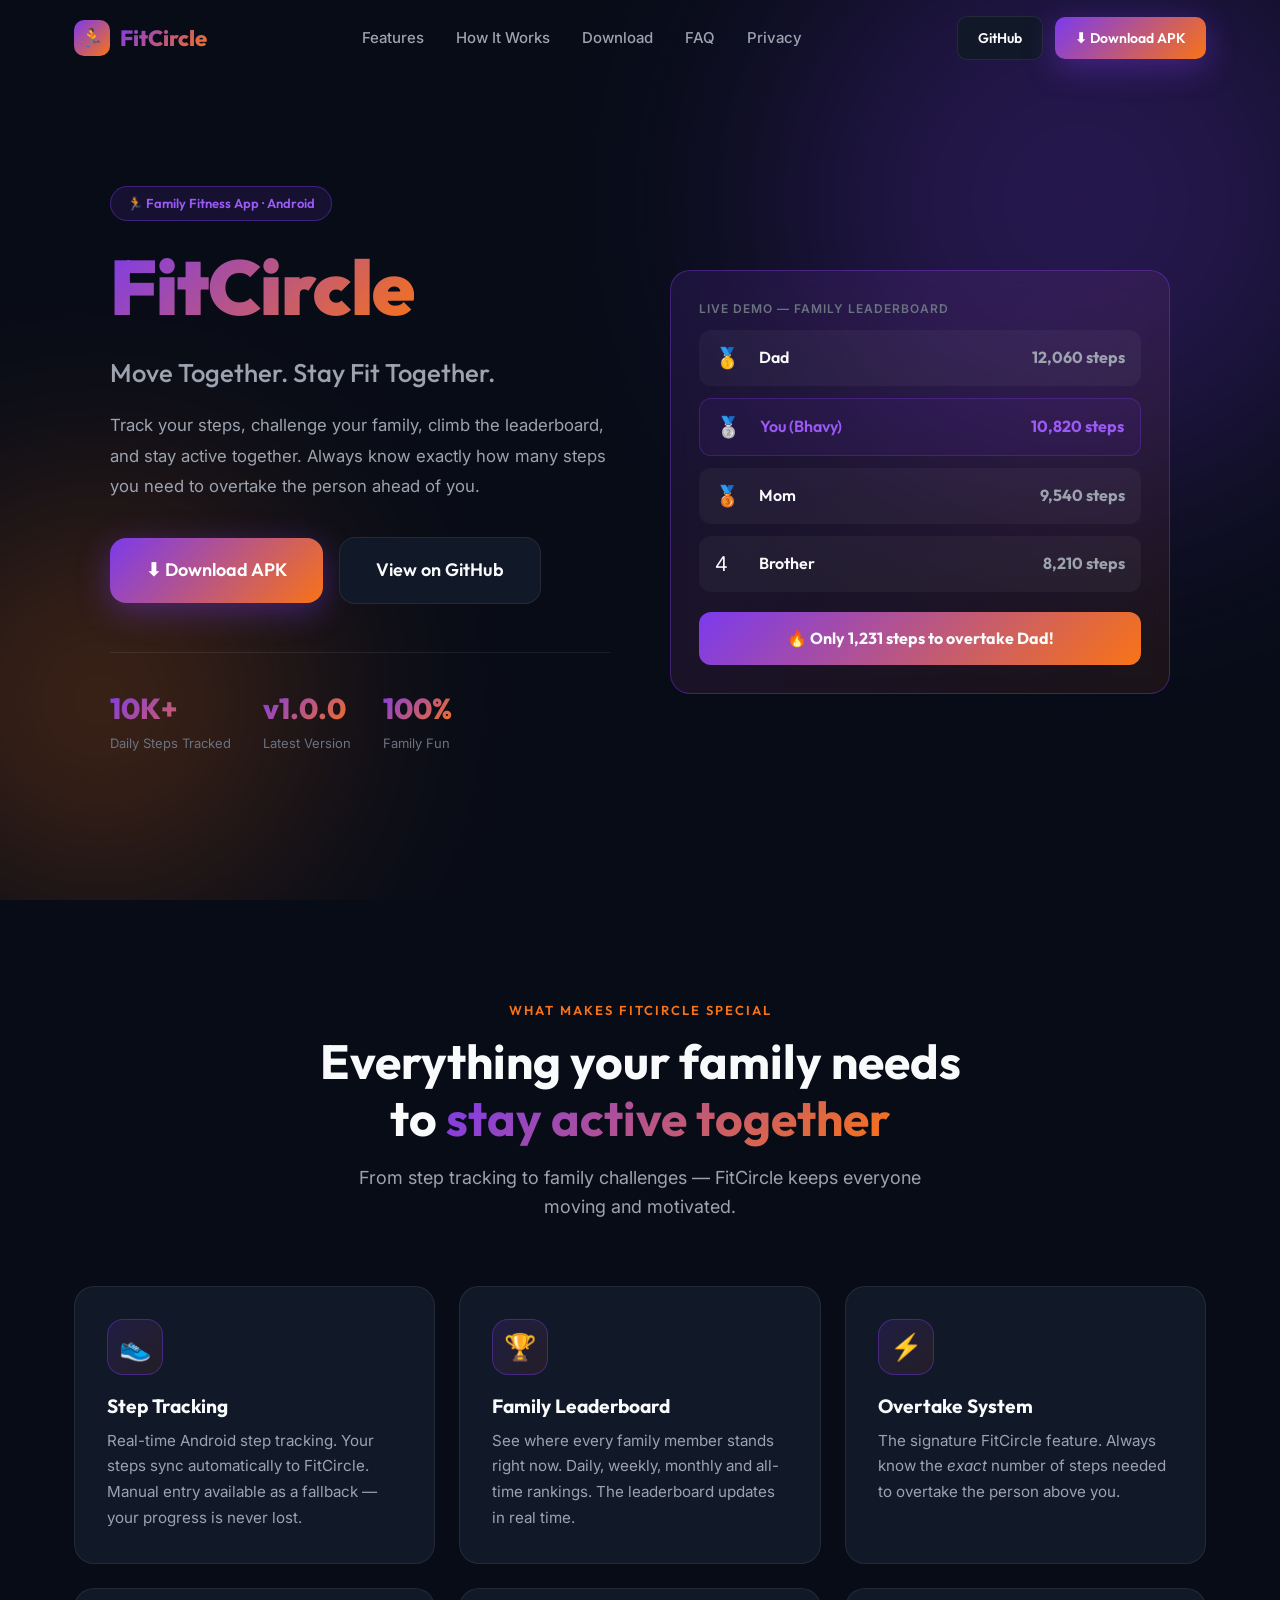
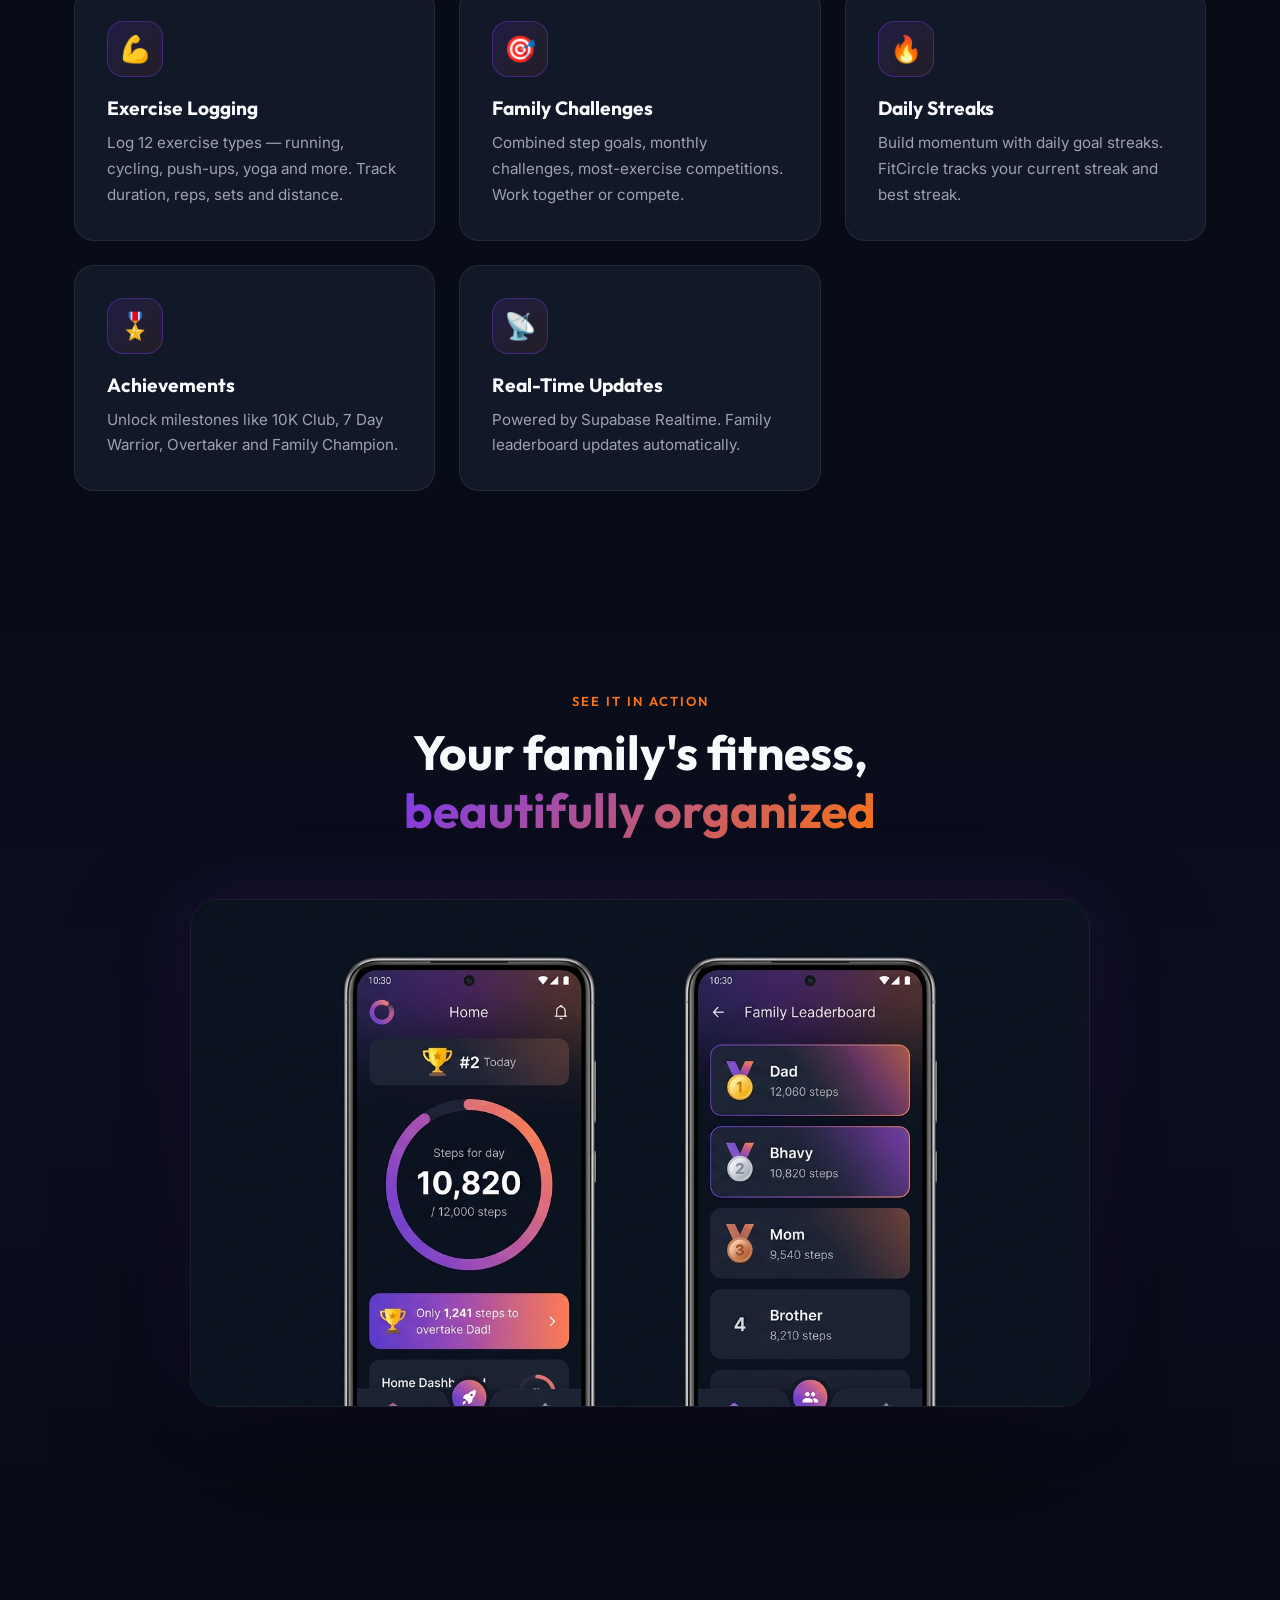
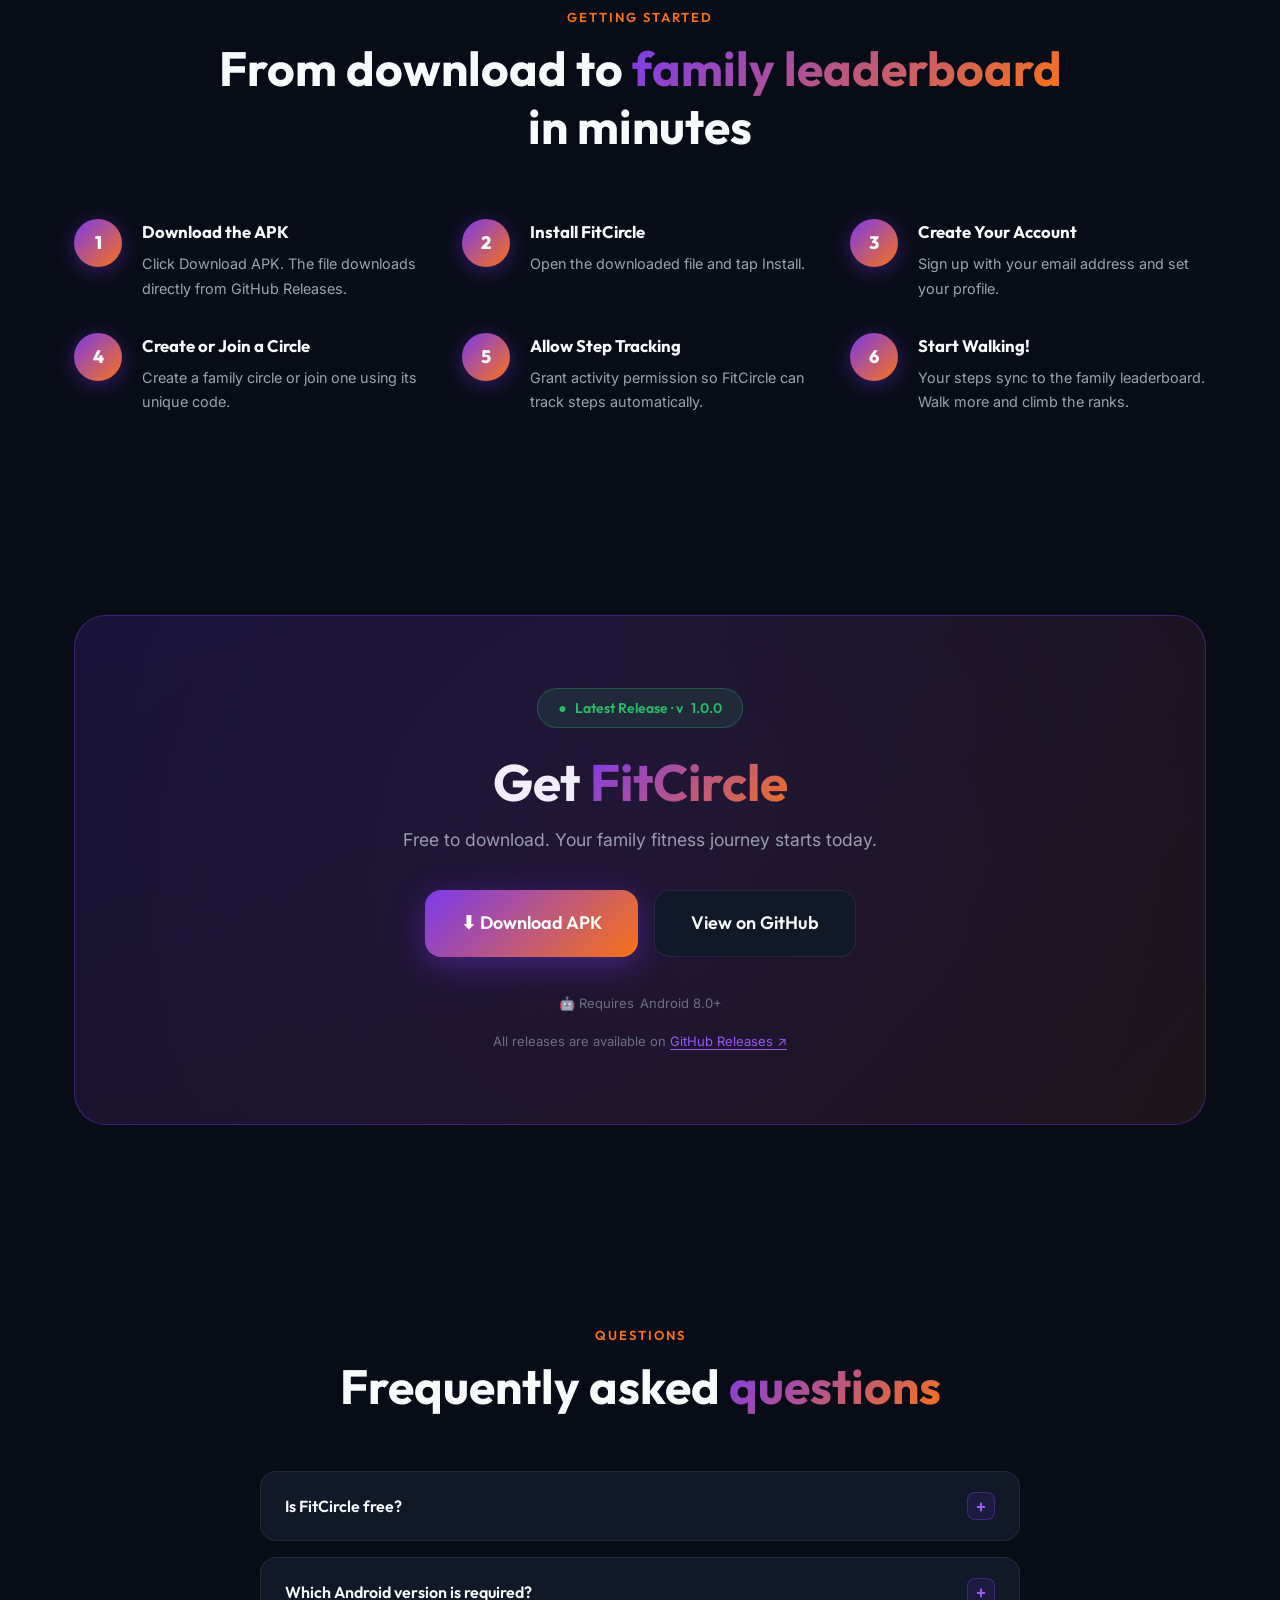
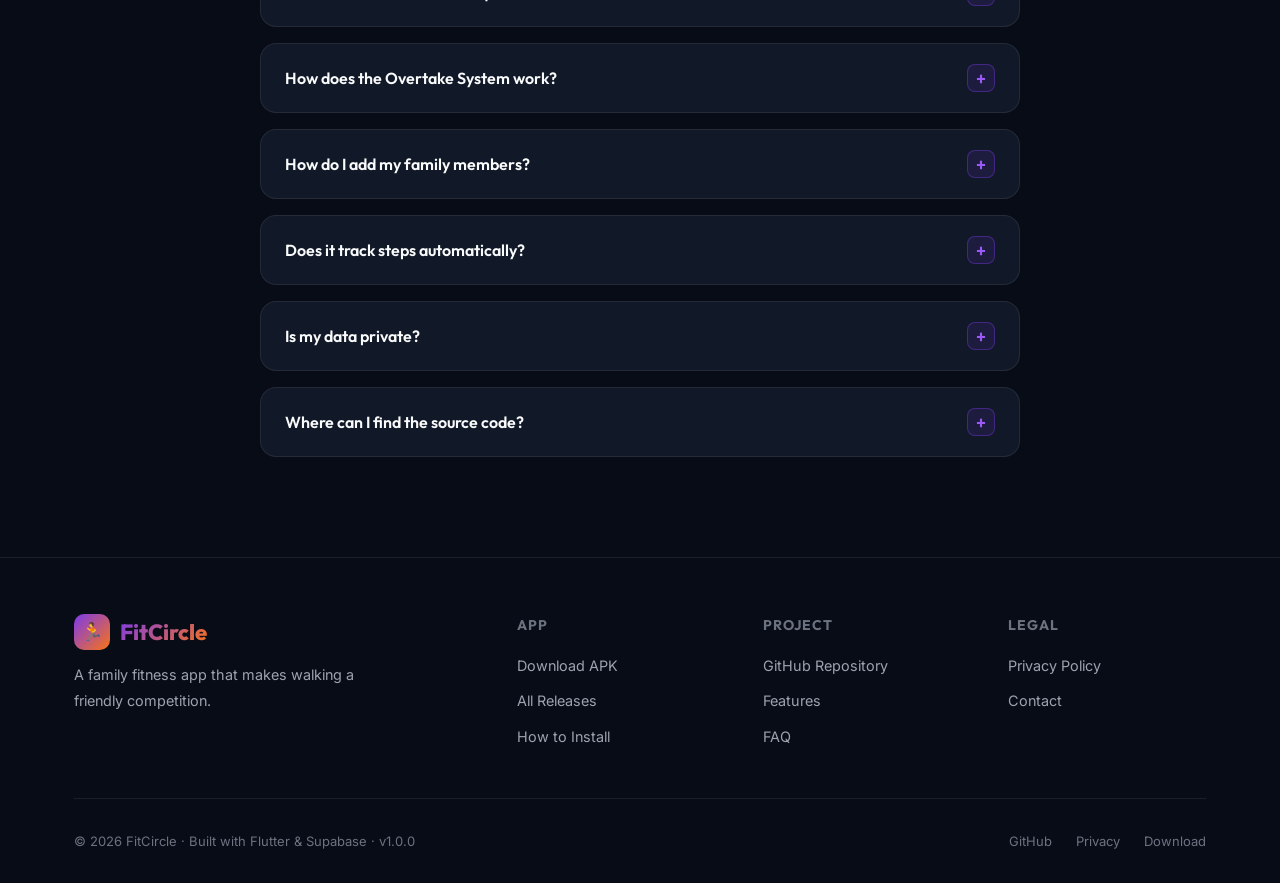
==== commit 2e6c6a9b: "Update print statement from 'Hello' to 'Goodbye'" ====
--- a/FitCircle/website/index.html
+++ b/FitCircle/website/index.html
@@ -1,519 +1,125 @@
 <!DOCTYPE html>
 <html lang="en">
 <head>
-  <meta charset="UTF-8" />
-  <meta name="viewport" content="width=device-width, initial-scale=1.0" />
-
-  <!-- SEO -->
-  <title>FitCircle — Move Together. Stay Fit Together.</title>
-  <meta name="description" content="FitCircle is a family fitness app where you track steps, compete on a family leaderboard, and always know exactly how many steps you need to overtake the person above you." />
-  <meta name="keywords" content="FitCircle, family fitness app, step tracker, leaderboard, Android app, family challenge" />
-  <meta name="author" content="FitCircle" />
-  <meta property="og:title" content="FitCircle — Move Together. Stay Fit Together." />
-  <meta property="og:description" content="Track your steps, challenge your family, climb the leaderboard and stay active together." />
-  <meta property="og:type" content="website" />
-
-  <!-- Favicon (emoji fallback) -->
-  <link rel="icon" href="data:image/svg+xml,<svg xmlns='http://www.w3.org/2000/svg' viewBox='0 0 100 100'><text y='.9em' font-size='90'>🏃</text></svg>" />
-
-  <!-- Stylesheet -->
-  <link rel="stylesheet" href="css/styles.css" />
+<meta charset="UTF-8">
+<meta name="viewport" content="width=device-width, initial-scale=1.0">
+<title>FitCircle — Move Together. Stay Fit Together.</title>
+<meta name="description" content="FitCircle is a family fitness app where you track steps, compete on a family leaderboard, and stay active together.">
+<link rel="icon" href="data:image/svg+xml,<svg xmlns='http://www.w3.org/2000/svg' viewBox='0 0 100 100'><text y='.9em' font-size='90'>🏃</text></svg>">
+<link rel="stylesheet" href="css/styles.css">
 </head>
 <body>
 
-<!-- ============================================================
-     NAVIGATION
-     ============================================================ -->
 <nav class="navbar" id="navbar" role="navigation" aria-label="Main navigation">
-  <div class="container">
-    <div class="nav-inner">
-
-      <a href="#hero" class="nav-logo" id="nav-logo-link" aria-label="FitCircle home">
-        <div class="nav-logo-icon" aria-hidden="true">🏃</div>
-        <span class="gradient-text">FitCircle</span>
-      </a>
-
-      <ul class="nav-links" role="list">
-        <li><a href="#features">Features</a></li>
-        <li><a href="#how-it-works">How It Works</a></li>
-        <li><a href="#download">Download</a></li>
-        <li><a href="#faq">FAQ</a></li>
-        <li><a href="privacy.html">Privacy</a></li>
-      </ul>
-
-      <div class="nav-actions">
-        <a href="#" id="nav-github-btn" data-href="GITHUB_REPOSITORY_URL"
-           class="btn btn-secondary btn-sm" target="_blank" rel="noopener noreferrer"
-           aria-label="View on GitHub">
-          <svg width="16" height="16" viewBox="0 0 24 24" fill="currentColor" aria-hidden="true">
-            <path d="M12 0C5.374 0 0 5.373 0 12c0 5.302 3.438 9.8 8.207 11.387.599.111.793-.261.793-.577v-2.234c-3.338.726-4.033-1.416-4.033-1.416-.546-1.387-1.333-1.756-1.333-1.756-1.089-.745.083-.729.083-.729 1.205.084 1.839 1.237 1.839 1.237 1.07 1.834 2.807 1.304 3.492.997.107-.775.418-1.305.762-1.604-2.665-.305-5.467-1.334-5.467-5.931 0-1.311.469-2.381 1.236-3.221-.124-.303-.535-1.524.117-3.176 0 0 1.008-.322 3.301 1.23A11.509 11.509 0 0 1 12 5.803c1.02.005 2.047.138 3.006.404 2.291-1.552 3.297-1.23 3.297-1.23.653 1.653.242 2.874.118 3.176.77.84 1.235 1.911 1.235 3.221 0 4.609-2.807 5.624-5.479 5.921.43.372.823 1.102.823 2.222v3.293c0 .319.192.694.801.576C20.566 21.797 24 17.3 24 12c0-6.627-5.373-12-12-12z"/>
-          </svg>
-          GitHub
-        </a>
-        <a href="#" id="nav-download-btn" data-href="APK_DOWNLOAD_URL"
-           class="btn btn-primary btn-sm"
-           aria-label="Download FitCircle APK">
-          ⬇ Download APK
-        </a>
-      </div>
-
-      <!-- Hamburger -->
-      <button class="hamburger" id="menuOpen" aria-label="Open menu" aria-expanded="false">
-        <span></span><span></span><span></span>
-      </button>
-
-    </div>
-  </div>
+<div class="container"><div class="nav-inner">
+<a href="#hero" class="nav-logo" aria-label="FitCircle home"><div class="nav-logo-icon">🏃</div><span class="gradient-text">FitCircle</span></a>
+<ul class="nav-links" role="list">
+<li><a href="#features">Features</a></li><li><a href="#how-it-works">How It Works</a></li><li><a href="#download">Download</a></li><li><a href="#faq">FAQ</a></li><li><a href="privacy.html">Privacy</a></li>
+</ul>
+<div class="nav-actions">
+<a href="https://github.com/bhavycharaya/FitCircle" data-href="https://github.com/bhavycharaya/FitCircle" class="btn btn-secondary btn-sm" target="_blank" rel="noopener noreferrer">GitHub</a>
+<a href="https://github.com/bhavycharaya/FitCircle/releases/download/v1.0.0/app-release.apk" data-href="https://github.com/bhavycharaya/FitCircle/releases/download/v1.0.0/app-release.apk" class="btn btn-primary btn-sm">⬇ Download APK</a>
+</div>
+<button class="hamburger" id="menuOpen" aria-label="Open menu" aria-expanded="false"><span></span><span></span><span></span></button>
+</div></div>
 </nav>
 
-<!-- Mobile Menu -->
 <div class="mobile-menu" id="mobileMenu" role="dialog" aria-label="Mobile navigation">
-  <button class="mobile-menu-close" id="menuClose" aria-label="Close menu">✕</button>
-  <a href="#features">Features</a>
-  <a href="#how-it-works">How It Works</a>
-  <a href="#download">Download</a>
-  <a href="#faq">FAQ</a>
-  <a href="privacy.html">Privacy</a>
-  <a href="#" data-href="GITHUB_REPOSITORY_URL" target="_blank" rel="noopener noreferrer">GitHub ↗</a>
-  <a href="#" data-href="APK_DOWNLOAD_URL" class="btn btn-primary">⬇ Download APK</a>
+<button class="mobile-menu-close" id="menuClose" aria-label="Close menu">✕</button>
+<a href="#features">Features</a><a href="#how-it-works">How It Works</a><a href="#download">Download</a><a href="#faq">FAQ</a><a href="privacy.html">Privacy</a>
+<a href="https://github.com/bhavycharaya/FitCircle" data-href="https://github.com/bhavycharaya/FitCircle" target="_blank" rel="noopener noreferrer">GitHub ↗</a>
+<a href="https://github.com/bhavycharaya/FitCircle/releases/download/v1.0.0/app-release.apk" data-href="https://github.com/bhavycharaya/FitCircle/releases/download/v1.0.0/app-release.apk" class="btn btn-primary">⬇ Download APK</a>
 </div>
 
-<!-- ============================================================
-     HERO
-     ============================================================ -->
 <section class="hero" id="hero" aria-labelledby="hero-heading">
-  <div class="hero-bg" aria-hidden="true">
-    <div class="hero-glow hero-glow-1"></div>
-    <div class="hero-glow hero-glow-2"></div>
-  </div>
-
-  <div class="container">
-    <div class="hero-grid">
-
-      <!-- Left: Copy -->
-      <div class="hero-content">
-        <div class="hero-eyebrow">
-          <span class="badge" role="note">🏃 Family Fitness App · Android</span>
-        </div>
-
-        <h1 class="hero-title" id="hero-heading">
-          <span class="gradient-text">FitCircle</span>
-        </h1>
-
-        <p class="hero-tagline">Move Together. Stay Fit Together.</p>
-
-        <p class="hero-description">
-          Track your steps, challenge your family, climb the leaderboard,
-          and stay active together. Always know exactly how many steps you
-          need to overtake the person ahead of you.
-        </p>
-
-        <div class="hero-actions">
-          <a href="#" id="hero-download-btn" data-href="APK_DOWNLOAD_URL"
-             class="btn btn-primary btn-lg" aria-label="Download FitCircle APK">
-            ⬇ Download APK
-          </a>
-          <a href="#" id="hero-github-btn" data-href="GITHUB_REPOSITORY_URL"
-             class="btn btn-secondary btn-lg" target="_blank" rel="noopener noreferrer"
-             aria-label="View FitCircle on GitHub">
-            <svg width="20" height="20" viewBox="0 0 24 24" fill="currentColor" aria-hidden="true">
-              <path d="M12 0C5.374 0 0 5.373 0 12c0 5.302 3.438 9.8 8.207 11.387.599.111.793-.261.793-.577v-2.234c-3.338.726-4.033-1.416-4.033-1.416-.546-1.387-1.333-1.756-1.333-1.756-1.089-.745.083-.729.083-.729 1.205.084 1.839 1.237 1.839 1.237 1.07 1.834 2.807 1.304 3.492.997.107-.775.418-1.305.762-1.604-2.665-.305-5.467-1.334-5.467-5.931 0-1.311.469-2.381 1.236-3.221-.124-.303-.535-1.524.117-3.176 0 0 1.008-.322 3.301 1.23A11.509 11.509 0 0 1 12 5.803c1.02.005 2.047.138 3.006.404 2.291-1.552 3.297-1.23 3.297-1.23.653 1.653.242 2.874.118 3.176.77.84 1.235 1.911 1.235 3.221 0 4.609-2.807 5.624-5.479 5.921.43.372.823 1.102.823 2.222v3.293c0 .319.192.694.801.576C20.566 21.797 24 17.3 24 12c0-6.627-5.373-12-12-12z"/>
-            </svg>
-            View on GitHub
-          </a>
-        </div>
-
-        <div class="hero-stats" aria-label="App statistics">
-          <div class="hero-stat">
-            <div class="hero-stat-number gradient-text">10K+</div>
-            <div class="hero-stat-label">Daily Steps Tracked</div>
-          </div>
-          <div class="hero-stat">
-            <div class="hero-stat-number gradient-text">v<span data-config="APP_VERSION">1.0.0</span></div>
-            <div class="hero-stat-label">Latest Version</div>
-          </div>
-          <div class="hero-stat">
-            <div class="hero-stat-number gradient-text">100%</div>
-            <div class="hero-stat-label">Family Fun</div>
-          </div>
-        </div>
-      </div>
-
-      <!-- Right: Live Overtake Demo -->
-      <div class="hero-visual" aria-label="App preview" aria-hidden="true">
-        <div class="overtake-card">
-          <p style="font-size:12px; color: var(--text-muted); margin-bottom:12px; font-family:'Outfit',sans-serif; font-weight:600; letter-spacing:1px; text-transform:uppercase;">Live Demo — Family Leaderboard</p>
-
-          <div class="leaderboard-preview">
-            <div class="lb-row">
-              <span class="lb-rank">🥇</span>
-              <span class="lb-name">Dad</span>
-              <span class="lb-steps">12,060 steps</span>
-            </div>
-            <div class="lb-row you">
-              <span class="lb-rank">🥈</span>
-              <span class="lb-name">You (Bhavy)</span>
-              <span class="lb-steps">10,820 steps</span>
-            </div>
-            <div class="lb-row">
-              <span class="lb-rank">🥉</span>
-              <span class="lb-name">Mom</span>
-              <span class="lb-steps">9,540 steps</span>
-            </div>
-            <div class="lb-row">
-              <span class="lb-rank">4</span>
-              <span class="lb-name">Brother</span>
-              <span class="lb-steps">8,210 steps</span>
-            </div>
-          </div>
-
-          <div class="overtake-message" id="overtake-message-demo">
-            🔥 Only <span id="overtakeSteps">1,241</span> steps to overtake Dad!
-          </div>
-        </div>
-      </div>
-
-    </div>
-  </div>
+<div class="hero-bg" aria-hidden="true"><div class="hero-glow hero-glow-1"></div><div class="hero-glow hero-glow-2"></div></div>
+<div class="container"><div class="hero-grid">
+<div class="hero-content">
+<div class="hero-eyebrow"><span class="badge">🏃 Family Fitness App · Android</span></div>
+<h1 class="hero-title" id="hero-heading"><span class="gradient-text">FitCircle</span></h1>
+<p class="hero-tagline">Move Together. Stay Fit Together.</p>
+<p class="hero-description">Track your steps, challenge your family, climb the leaderboard, and stay active together. Always know exactly how many steps you need to overtake the person ahead of you.</p>
+<div class="hero-actions">
+<a href="https://github.com/bhavycharaya/FitCircle/releases/download/v1.0.0/app-release.apk" data-href="https://github.com/bhavycharaya/FitCircle/releases/download/v1.0.0/app-release.apk" class="btn btn-primary btn-lg">⬇ Download APK</a>
+<a href="https://github.com/bhavycharaya/FitCircle" data-href="https://github.com/bhavycharaya/FitCircle" class="btn btn-secondary btn-lg" target="_blank" rel="noopener noreferrer">View on GitHub</a>
+</div>
+<div class="hero-stats"><div class="hero-stat"><div class="hero-stat-number gradient-text">10K+</div><div class="hero-stat-label">Daily Steps Tracked</div></div><div class="hero-stat"><div class="hero-stat-number gradient-text">v<span data-config="APP_VERSION">1.0.0</span></div><div class="hero-stat-label">Latest Version</div></div><div class="hero-stat"><div class="hero-stat-number gradient-text">100%</div><div class="hero-stat-label">Family Fun</div></div></div>
+</div>
+<div class="hero-visual" aria-label="App preview" aria-hidden="true"><div class="overtake-card">
+<p style="font-size:12px;color:var(--text-muted);margin-bottom:12px;font-weight:600;letter-spacing:1px;text-transform:uppercase;">Live Demo — Family Leaderboard</p>
+<div class="leaderboard-preview">
+<div class="lb-row"><span class="lb-rank">🥇</span><span class="lb-name">Dad</span><span class="lb-steps">12,060 steps</span></div>
+<div class="lb-row you"><span class="lb-rank">🥈</span><span class="lb-name">You (Bhavy)</span><span class="lb-steps">10,820 steps</span></div>
+<div class="lb-row"><span class="lb-rank">🥉</span><span class="lb-name">Mom</span><span class="lb-steps">9,540 steps</span></div>
+<div class="lb-row"><span class="lb-rank">4</span><span class="lb-name">Brother</span><span class="lb-steps">8,210 steps</span></div>
+</div>
+<div class="overtake-message" id="overtake-message-demo">🔥 Only <span id="overtakeSteps">1,241</span> steps to overtake Dad!</div>
+</div></div>
+</div></div>
 </section>
 
-<!-- ============================================================
-     FEATURES
-     ============================================================ -->
-<section class="features" id="features" aria-labelledby="features-heading">
-  <div class="container">
-    <div class="features-header reveal">
-      <span class="section-label">What Makes FitCircle Special</span>
-      <h2 class="section-title" id="features-heading">Everything your family needs<br>to <span class="gradient-text">stay active together</span></h2>
-      <p class="section-subtitle">From step tracking to family challenges — FitCircle keeps everyone moving and motivated.</p>
-    </div>
+<section class="features" id="features" aria-labelledby="features-heading"><div class="container">
+<div class="features-header reveal"><span class="section-label">What Makes FitCircle Special</span><h2 class="section-title" id="features-heading">Everything your family needs<br>to <span class="gradient-text">stay active together</span></h2><p class="section-subtitle">From step tracking to family challenges — FitCircle keeps everyone moving and motivated.</p></div>
+<div class="features-grid">
+<article class="feature-card reveal"><div class="feature-icon">👟</div><h3 class="feature-title">Step Tracking</h3><p class="feature-desc">Real-time Android step tracking. Your steps sync automatically to FitCircle. Manual entry available as a fallback — your progress is never lost.</p></article>
+<article class="feature-card reveal"><div class="feature-icon">🏆</div><h3 class="feature-title">Family Leaderboard</h3><p class="feature-desc">See where every family member stands right now. Daily, weekly, monthly and all-time rankings. The leaderboard updates in real time.</p></article>
+<article class="feature-card reveal"><div class="feature-icon">⚡</div><h3 class="feature-title">Overtake System</h3><p class="feature-desc">The signature FitCircle feature. Always know the <em>exact</em> number of steps needed to overtake the person above you.</p></article>
+<article class="feature-card reveal"><div class="feature-icon">💪</div><h3 class="feature-title">Exercise Logging</h3><p class="feature-desc">Log 12 exercise types — running, cycling, push-ups, yoga and more. Track duration, reps, sets and distance.</p></article>
+<article class="feature-card reveal"><div class="feature-icon">🎯</div><h3 class="feature-title">Family Challenges</h3><p class="feature-desc">Combined step goals, monthly challenges, most-exercise competitions. Work together or compete.</p></article>
+<article class="feature-card reveal"><div class="feature-icon">🔥</div><h3 class="feature-title">Daily Streaks</h3><p class="feature-desc">Build momentum with daily goal streaks. FitCircle tracks your current streak and best streak.</p></article>
+<article class="feature-card reveal"><div class="feature-icon">🎖️</div><h3 class="feature-title">Achievements</h3><p class="feature-desc">Unlock milestones like 10K Club, 7 Day Warrior, Overtaker and Family Champion.</p></article>
+<article class="feature-card reveal"><div class="feature-icon">📡</div><h3 class="feature-title">Real-Time Updates</h3><p class="feature-desc">Powered by Supabase Realtime. Family leaderboard updates automatically.</p></article>
+</div></div></section>
 
-    <div class="features-grid">
+<section class="preview" id="preview" aria-labelledby="preview-heading"><div class="container">
+<div class="preview-header reveal"><span class="section-label">See It In Action</span><h2 class="section-title" id="preview-heading">Your family's fitness,<br><span class="gradient-text">beautifully organized</span></h2></div>
+<div class="preview-image-wrap reveal"><img src="assets/images/app-mockup.jpg" alt="FitCircle app showing the home dashboard with step progress ring and family leaderboard" loading="lazy" width="900" height="506"></div>
+</div></section>
 
-      <article class="feature-card reveal" aria-labelledby="feature-steps">
-        <div class="feature-icon" aria-hidden="true">👟</div>
-        <h3 class="feature-title" id="feature-steps">Step Tracking</h3>
-        <p class="feature-desc">Real-time Android step tracking. Your steps sync automatically to FitCircle. Manual entry available as a fallback — your progress is never lost.</p>
-      </article>
+<section class="how-it-works" id="how-it-works" aria-labelledby="how-heading"><div class="container">
+<div class="how-header reveal"><span class="section-label">Getting Started</span><h2 class="section-title" id="how-heading">From download to <span class="gradient-text">family leaderboard</span><br>in minutes</h2></div>
+<div class="steps-grid">
+<div class="step-card reveal"><div class="step-number">1</div><div><p class="step-title">Download the APK</p><p class="step-desc">Click Download APK. The file downloads directly from GitHub Releases.</p></div></div>
+<div class="step-card reveal"><div class="step-number">2</div><div><p class="step-title">Install FitCircle</p><p class="step-desc">Open the downloaded file and tap Install.</p></div></div>
+<div class="step-card reveal"><div class="step-number">3</div><div><p class="step-title">Create Your Account</p><p class="step-desc">Sign up with your email address and set your profile.</p></div></div>
+<div class="step-card reveal"><div class="step-number">4</div><div><p class="step-title">Create or Join a Circle</p><p class="step-desc">Create a family circle or join one using its unique code.</p></div></div>
+<div class="step-card reveal"><div class="step-number">5</div><div><p class="step-title">Allow Step Tracking</p><p class="step-desc">Grant activity permission so FitCircle can track steps automatically.</p></div></div>
+<div class="step-card reveal"><div class="step-number">6</div><div><p class="step-title">Start Walking!</p><p class="step-desc">Your steps sync to the family leaderboard. Walk more and climb the ranks.</p></div></div>
+</div></div></section>
 
-      <article class="feature-card reveal" aria-labelledby="feature-leaderboard">
-        <div class="feature-icon" aria-hidden="true">🏆</div>
-        <h3 class="feature-title" id="feature-leaderboard">Family Leaderboard</h3>
-        <p class="feature-desc">See where every family member stands right now. Daily, weekly, monthly and all-time rankings. The leaderboard updates in real time.</p>
-      </article>
+<section class="download" id="download" aria-labelledby="download-heading"><div class="container"><div class="download-inner reveal">
+<div class="download-version-badge"><span>●</span> Latest Release · v<span data-config="APP_VERSION">1.0.0</span></div>
+<h2 class="download-title" id="download-heading">Get <span class="gradient-text">FitCircle</span></h2>
+<p class="download-subtitle">Free to download. Your family fitness journey starts today.</p>
+<div class="download-actions">
+<a href="https://github.com/bhavycharaya/FitCircle/releases/download/v1.0.0/app-release.apk" data-href="https://github.com/bhavycharaya/FitCircle/releases/download/v1.0.0/app-release.apk" class="btn btn-primary btn-lg">⬇ Download APK</a>
+<a href="https://github.com/bhavycharaya/FitCircle" data-href="https://github.com/bhavycharaya/FitCircle" class="btn btn-secondary btn-lg" target="_blank" rel="noopener noreferrer">View on GitHub</a>
+</div>
+<div class="android-badge">🤖 Requires <span data-config="MIN_ANDROID_VERSION">Android 8.0+</span></div>
+<p class="download-note" style="margin-top:16px;">All releases are available on <a href="https://github.com/bhavycharaya/FitCircle/releases" data-href="https://github.com/bhavycharaya/FitCircle/releases" target="_blank" rel="noopener noreferrer">GitHub Releases ↗</a></p>
+</div></div></section>
 
-      <article class="feature-card reveal" aria-labelledby="feature-overtake">
-        <div class="feature-icon" aria-hidden="true">⚡</div>
-        <h3 class="feature-title" id="feature-overtake">Overtake System</h3>
-        <p class="feature-desc">The signature FitCircle feature. Always know the <em>exact</em> number of steps needed to overtake the person above you. Get a celebration when you do.</p>
-      </article>
+<section class="faq" id="faq" aria-labelledby="faq-heading"><div class="container">
+<div class="faq-header reveal"><span class="section-label">Questions</span><h2 class="section-title" id="faq-heading">Frequently asked <span class="gradient-text">questions</span></h2></div>
+<div class="faq-list" role="list">
+<div class="faq-item reveal"><button class="faq-question" aria-expanded="false" id="faq-q1" aria-controls="faq-a1">Is FitCircle free?<span class="faq-icon">+</span></button><div class="faq-answer" id="faq-a1"><p class="faq-answer-inner">Yes — FitCircle is completely free to download and use.</p></div></div>
+<div class="faq-item reveal"><button class="faq-question" aria-expanded="false" id="faq-q2" aria-controls="faq-a2">Which Android version is required?<span class="faq-icon">+</span></button><div class="faq-answer" id="faq-a2"><p class="faq-answer-inner">FitCircle requires Android 8.0 (Oreo) or later.</p></div></div>
+<div class="faq-item reveal"><button class="faq-question" aria-expanded="false" id="faq-q3" aria-controls="faq-a3">How does the Overtake System work?<span class="faq-icon">+</span></button><div class="faq-answer" id="faq-a3"><p class="faq-answer-inner">FitCircle finds the person directly above you and calculates the exact number of extra steps needed to overtake them.</p></div></div>
+<div class="faq-item reveal"><button class="faq-question" aria-expanded="false" id="faq-q4" aria-controls="faq-a4">How do I add my family members?<span class="faq-icon">+</span></button><div class="faq-answer" id="faq-a4"><p class="faq-answer-inner">Create a family circle, share its unique code, and family members can enter that code to join.</p></div></div>
+<div class="faq-item reveal"><button class="faq-question" aria-expanded="false" id="faq-q5" aria-controls="faq-a5">Does it track steps automatically?<span class="faq-icon">+</span></button><div class="faq-answer" id="faq-a5"><p class="faq-answer-inner">Yes. FitCircle uses the Android step counter sensor. Manual entry is available as a fallback.</p></div></div>
+<div class="faq-item reveal"><button class="faq-question" aria-expanded="false" id="faq-q6" aria-controls="faq-a6">Is my data private?<span class="faq-icon">+</span></button><div class="faq-answer" id="faq-a6"><p class="faq-answer-inner">Fitness data is restricted to family-circle members using Supabase Row Level Security. See our <a href="privacy.html">Privacy Policy</a> for details.</p></div></div>
+<div class="faq-item reveal"><button class="faq-question" aria-expanded="false" id="faq-q7" aria-controls="faq-a7">Where can I find the source code?<span class="faq-icon">+</span></button><div class="faq-answer" id="faq-a7"><p class="faq-answer-inner">The complete FitCircle source code is available on <a href="https://github.com/bhavycharaya/FitCircle" target="_blank" rel="noopener noreferrer">GitHub ↗</a>.</p></div></div>
+</div></div></section>
 
-      <article class="feature-card reveal" aria-labelledby="feature-exercise">
-        <div class="feature-icon" aria-hidden="true">💪</div>
-        <h3 class="feature-title" id="feature-exercise">Exercise Logging</h3>
-        <p class="feature-desc">Log 12 exercise types — running, cycling, push-ups, yoga and more. Track duration, reps, sets and distance. Review your complete history.</p>
-      </article>
+<footer class="footer"><div class="container"><div class="footer-grid">
+<div class="footer-brand"><a href="#hero" class="nav-logo"><div class="nav-logo-icon">🏃</div><span class="gradient-text">FitCircle</span></a><p>A family fitness app that makes walking a friendly competition.</p></div>
+<nav class="footer-col"><p class="footer-col-title">App</p><ul><li><a href="#download">Download APK</a></li><li><a href="https://github.com/bhavycharaya/FitCircle/releases" target="_blank" rel="noopener noreferrer">All Releases</a></li><li><a href="#how-it-works">How to Install</a></li></ul></nav>
+<nav class="footer-col"><p class="footer-col-title">Project</p><ul><li><a href="https://github.com/bhavycharaya/FitCircle" target="_blank" rel="noopener noreferrer">GitHub Repository</a></li><li><a href="#features">Features</a></li><li><a href="#faq">FAQ</a></li></ul></nav>
+<nav class="footer-col"><p class="footer-col-title">Legal</p><ul><li><a href="privacy.html">Privacy Policy</a></li><li><a href="#faq">Contact</a></li></ul></nav>
+</div>
+<div class="footer-bottom"><p>© 2026 FitCircle · Built with Flutter &amp; Supabase · v<span data-config="APP_VERSION">1.0.0</span></p><div class="footer-bottom-links"><a href="https://github.com/bhavycharaya/FitCircle" target="_blank" rel="noopener noreferrer">GitHub</a><a href="privacy.html">Privacy</a><a href="#download">Download</a></div></div>
+</div></footer>
 
-      <article class="feature-card reveal" aria-labelledby="feature-challenges">
-        <div class="feature-icon" aria-hidden="true">🎯</div>
-        <h3 class="feature-title" id="feature-challenges">Family Challenges</h3>
-        <p class="feature-desc">Combined step goals, monthly challenges, most-exercise competitions. Work together or compete — FitCircle supports both.</p>
-      </article>
-
-      <article class="feature-card reveal" aria-labelledby="feature-streaks">
-        <div class="feature-icon" aria-hidden="true">🔥</div>
-        <h3 class="feature-title" id="feature-streaks">Daily Streaks</h3>
-        <p class="feature-desc">Build momentum with daily goal streaks. FitCircle tracks your current streak, your best streak and your completed days this month.</p>
-      </article>
-
-      <article class="feature-card reveal" aria-labelledby="feature-achievements">
-        <div class="feature-icon" aria-hidden="true">🎖️</div>
-        <h3 class="feature-title" id="feature-achievements">Achievements</h3>
-        <p class="feature-desc">Unlock milestones like 10K Club, 7 Day Warrior, Overtaker and Family Champion. Nine achievements to collect — all earned through real activity.</p>
-      </article>
-
-      <article class="feature-card reveal" aria-labelledby="feature-realtime">
-        <div class="feature-icon" aria-hidden="true">📡</div>
-        <h3 class="feature-title" id="feature-realtime">Real-Time Updates</h3>
-        <p class="feature-desc">Powered by Supabase Realtime. When a family member walks, everyone's leaderboard updates automatically. No manual refresh required.</p>
-      </article>
-
-    </div>
-  </div>
-</section>
-
-<!-- ============================================================
-     APP PREVIEW
-     ============================================================ -->
-<section class="preview" id="preview" aria-labelledby="preview-heading">
-  <div class="container">
-    <div class="preview-header reveal">
-      <span class="section-label">See It In Action</span>
-      <h2 class="section-title" id="preview-heading">Your family's fitness,<br><span class="gradient-text">beautifully organized</span></h2>
-    </div>
-    <div class="preview-image-wrap reveal">
-      <img src="assets/images/app-mockup.jpg"
-           alt="FitCircle app showing the home dashboard with step progress ring and family leaderboard"
-           loading="lazy"
-           width="900" height="506" />
-    </div>
-  </div>
-</section>
-
-<!-- ============================================================
-     HOW IT WORKS
-     ============================================================ -->
-<section class="how-it-works" id="how-it-works" aria-labelledby="how-heading">
-  <div class="container">
-    <div class="how-header reveal">
-      <span class="section-label">Getting Started</span>
-      <h2 class="section-title" id="how-heading">From download to <span class="gradient-text">family leaderboard</span><br>in minutes</h2>
-    </div>
-
-    <div class="steps-grid">
-
-      <div class="step-card reveal">
-        <div class="step-number" aria-label="Step 1">1</div>
-        <div>
-          <p class="step-title">Download the APK</p>
-          <p class="step-desc">Click the Download APK button. The file downloads directly to your Android device from GitHub Releases.</p>
-        </div>
-      </div>
-
-      <div class="step-card reveal">
-        <div class="step-number" aria-label="Step 2">2</div>
-        <div>
-          <p class="step-title">Install FitCircle</p>
-          <p class="step-desc">Open the downloaded file. If Android asks to allow installs from this source, enable it. Then tap Install.</p>
-        </div>
-      </div>
-
-      <div class="step-card reveal">
-        <div class="step-number" aria-label="Step 3">3</div>
-        <div>
-          <p class="step-title">Create Your Account</p>
-          <p class="step-desc">Sign up with your email address. Set your name, profile picture and your personal daily step goal.</p>
-        </div>
-      </div>
-
-      <div class="step-card reveal">
-        <div class="step-number" aria-label="Step 4">4</div>
-        <div>
-          <p class="step-title">Create or Join a Circle</p>
-          <p class="step-desc">Create a family circle and share your unique code (like FIT-7K92X). Or enter a code to join an existing family.</p>
-        </div>
-      </div>
-
-      <div class="step-card reveal">
-        <div class="step-number" aria-label="Step 5">5</div>
-        <div>
-          <p class="step-title">Allow Step Tracking</p>
-          <p class="step-desc">Grant the activity permission so FitCircle can track your steps automatically throughout the day.</p>
-        </div>
-      </div>
-
-      <div class="step-card reveal">
-        <div class="step-number" aria-label="Step 6">6</div>
-        <div>
-          <p class="step-title">Start Walking!</p>
-          <p class="step-desc">Your steps sync to the family leaderboard. Walk more to climb the ranks. FitCircle tells you exactly how close you are to overtaking the person above you.</p>
-        </div>
-      </div>
-
-    </div>
-  </div>
-</section>
-
-<!-- ============================================================
-     DOWNLOAD
-     ============================================================ -->
-<section class="download" id="download" aria-labelledby="download-heading">
-  <div class="container">
-    <div class="download-inner reveal">
-
-      <div class="download-version-badge" role="status" aria-live="polite">
-        <span>●</span>
-        Latest Release · v<span data-config="APP_VERSION">1.0.0</span>
-      </div>
-
-      <h2 class="download-title" id="download-heading">
-        Get <span class="gradient-text">FitCircle</span>
-      </h2>
-
-      <p class="download-subtitle">
-        Free to download. Your family fitness journey starts today.
-      </p>
-
-      <div class="download-actions">
-        <a href="#" id="main-download-btn" data-href="APK_DOWNLOAD_URL"
-           class="btn btn-primary btn-lg"
-           aria-label="Download FitCircle APK version 1.0.0 for Android">
-          ⬇ Download APK
-        </a>
-        <a href="#" id="main-github-btn" data-href="GITHUB_REPOSITORY_URL"
-           class="btn btn-secondary btn-lg"
-           target="_blank" rel="noopener noreferrer"
-           aria-label="View FitCircle source code on GitHub">
-          <svg width="20" height="20" viewBox="0 0 24 24" fill="currentColor" aria-hidden="true">
-            <path d="M12 0C5.374 0 0 5.373 0 12c0 5.302 3.438 9.8 8.207 11.387.599.111.793-.261.793-.577v-2.234c-3.338.726-4.033-1.416-4.033-1.416-.546-1.387-1.333-1.756-1.333-1.756-1.089-.745.083-.729.083-.729 1.205.084 1.839 1.237 1.839 1.237 1.07 1.834 2.807 1.304 3.492.997.107-.775.418-1.305.762-1.604-2.665-.305-5.467-1.334-5.467-5.931 0-1.311.469-2.381 1.236-3.221-.124-.303-.535-1.524.117-3.176 0 0 1.008-.322 3.301 1.23A11.509 11.509 0 0 1 12 5.803c1.02.005 2.047.138 3.006.404 2.291-1.552 3.297-1.23 3.297-1.23.653 1.653.242 2.874.118 3.176.77.84 1.235 1.911 1.235 3.221 0 4.609-2.807 5.624-5.479 5.921.43.372.823 1.102.823 2.222v3.293c0 .319.192.694.801.576C20.566 21.797 24 17.3 24 12c0-6.627-5.373-12-12-12z"/>
-          </svg>
-          View on GitHub
-        </a>
-      </div>
-
-      <div class="android-badge">
-        🤖 Requires <span data-config="MIN_ANDROID_VERSION">Android 8.0+</span>
-      </div>
-
-      <p class="download-note" style="margin-top:16px;">
-        All releases are available on
-        <a href="#" id="releases-link" data-href="GITHUB_RELEASES_URL" target="_blank" rel="noopener noreferrer">GitHub Releases ↗</a>
-      </p>
-    </div>
-  </div>
-</section>
-
-<!-- ============================================================
-     FAQ
-     ============================================================ -->
-<section class="faq" id="faq" aria-labelledby="faq-heading">
-  <div class="container">
-    <div class="faq-header reveal">
-      <span class="section-label">Questions</span>
-      <h2 class="section-title" id="faq-heading">Frequently asked <span class="gradient-text">questions</span></h2>
-    </div>
-
-    <div class="faq-list" role="list">
-
-      <div class="faq-item reveal" role="listitem">
-        <button class="faq-question" aria-expanded="false" id="faq-q1" aria-controls="faq-a1">
-          Is FitCircle free?
-          <span class="faq-icon" aria-hidden="true">+</span>
-        </button>
-        <div class="faq-answer" id="faq-a1" role="region" aria-labelledby="faq-q1">
-          <p class="faq-answer-inner">Yes — FitCircle is completely free to download and use. There are no subscriptions, no hidden fees, and no premium tiers in V1.</p>
-        </div>
-      </div>
-
-      <div class="faq-item reveal" role="listitem">
-        <button class="faq-question" aria-expanded="false" id="faq-q2" aria-controls="faq-a2">
-          Which Android version is required?
-          <span class="faq-icon" aria-hidden="true">+</span>
-        </button>
-        <div class="faq-answer" id="faq-a2" role="region" aria-labelledby="faq-q2">
-          <p class="faq-answer-inner">FitCircle requires Android 8.0 (Oreo) or later. This covers the vast majority of modern Android devices. iOS support is planned for a future release.</p>
-        </div>
-      </div>
-
-      <div class="faq-item reveal" role="listitem">
-        <button class="faq-question" aria-expanded="false" id="faq-q3" aria-controls="faq-a3">
-          How does the Overtake System work?
-          <span class="faq-icon" aria-hidden="true">+</span>
-        </button>
-        <div class="faq-answer" id="faq-a3" role="region" aria-labelledby="faq-q3">
-          <p class="faq-answer-inner">FitCircle looks at your position on the family leaderboard and finds the person directly above you. It then calculates the exact number of extra steps you need to walk to overtake them — down to the single step. This number updates in real time as both you and your family member walk.</p>
-        </div>
-      </div>
-
-      <div class="faq-item reveal" role="listitem">
-        <button class="faq-question" aria-expanded="false" id="faq-q4" aria-controls="faq-a4">
-          How do I add my family members?
-          <span class="faq-icon" aria-hidden="true">+</span>
-        </button>
-        <div class="faq-answer" id="faq-a4" role="region" aria-labelledby="faq-q4">
-          <p class="faq-answer-inner">When you create a family circle, FitCircle generates a unique family code like FIT-7K92X. Share this code with your family members. They enter the code in the app and instantly join your circle. You can see everyone's steps and ranking on the shared leaderboard.</p>
-        </div>
-      </div>
-
-      <div class="faq-item reveal" role="listitem">
-        <button class="faq-question" aria-expanded="false" id="faq-q5" aria-controls="faq-a5">
-          Does it track steps automatically?
-          <span class="faq-icon" aria-hidden="true">+</span>
-        </button>
-        <div class="faq-answer" id="faq-a5" role="region" aria-labelledby="faq-q5">
-          <p class="faq-answer-inner">Yes. FitCircle uses the Android step counter sensor to track your steps automatically in the background. If your device doesn't support automatic tracking or you deny the permission, you can manually add steps any time.</p>
-        </div>
-      </div>
-
-      <div class="faq-item reveal" role="listitem">
-        <button class="faq-question" aria-expanded="false" id="faq-q6" aria-controls="faq-a6">
-          Is my data private?
-          <span class="faq-icon" aria-hidden="true">+</span>
-        </button>
-        <div class="faq-answer" id="faq-a6" role="region" aria-labelledby="faq-q6">
-          <p class="faq-answer-inner">Your fitness data is only visible to members of your family circle. FitCircle uses Supabase Row Level Security to enforce this at the database level — it is not just frontend filtering. Workout notes are always private. No data is shared publicly. See our <a href="privacy.html" style="color:var(--purple-light)">Privacy Policy</a> for full details.</p>
-        </div>
-      </div>
-
-      <div class="faq-item reveal" role="listitem">
-        <button class="faq-question" aria-expanded="false" id="faq-q7" aria-controls="faq-a7">
-          Where can I find the source code?
-          <span class="faq-icon" aria-hidden="true">+</span>
-        </button>
-        <div class="faq-answer" id="faq-a7" role="region" aria-labelledby="faq-q7">
-          <p class="faq-answer-inner">FitCircle is open source. The complete source code — Flutter app, website, Supabase SQL and all documentation — is available on <a href="#" data-href="GITHUB_REPOSITORY_URL" target="_blank" rel="noopener noreferrer" style="color:var(--purple-light)">GitHub ↗</a>.</p>
-        </div>
-      </div>
-
-    </div>
-  </div>
-</section>
-
-<!-- ============================================================
-     FOOTER
-     ============================================================ -->
-<footer class="footer" role="contentinfo">
-  <div class="container">
-    <div class="footer-grid">
-
-      <div class="footer-brand">
-        <a href="#hero" class="nav-logo" aria-label="FitCircle home">
-          <div class="nav-logo-icon" aria-hidden="true">🏃</div>
-          <span class="gradient-text">FitCircle</span>
-        </a>
-        <p>A family fitness app that makes walking a friendly competition. Track steps, climb the leaderboard and stay active together.</p>
-      </div>
-
-      <nav class="footer-col" aria-label="App links">
-        <p class="footer-col-title">App</p>
-        <ul>
-          <li><a href="#download">Download APK</a></li>
-          <li><a href="#" data-href="GITHUB_RELEASES_URL" target="_blank" rel="noopener noreferrer">All Releases</a></li>
-          <li><a href="#how-it-works">How to Install</a></li>
-        </ul>
-      </nav>
-
-      <nav class="footer-col" aria-label="Project links">
-        <p class="footer-col-title">Project</p>
-        <ul>
-          <li><a href="#" data-href="GITHUB_REPOSITORY_URL" target="_blank" rel="noopener noreferrer">GitHub Repository</a></li>
-          <li><a href="#features">Features</a></li>
-          <li><a href="#faq">FAQ</a></li>
-        </ul>
-      </nav>
-
-      <nav class="footer-col" aria-label="Legal links">
-        <p class="footer-col-title">Legal</p>
-        <ul>
-          <li><a href="privacy.html">Privacy Policy</a></li>
-          <li><a href="#faq">Contact</a></li>
-        </ul>
-      </nav>
-
-    </div>
-
-    <div class="footer-bottom">
-      <p>© 2026 FitCircle · Built with Flutter &amp; Supabase · v<span data-config="APP_VERSION">1.0.0</span></p>
-      <div class="footer-bottom-links">
-        <a href="#" data-href="GITHUB_REPOSITORY_URL" target="_blank" rel="noopener noreferrer">GitHub</a>
-        <a href="privacy.html">Privacy</a>
-        <a href="#download">Download</a>
-      </div>
-    </div>
-  </div>
-</footer>
-
-<!-- Scripts — config MUST load before main -->
 <script src="js/config.js"></script>
 <script src="js/main.js"></script>
 </body>
